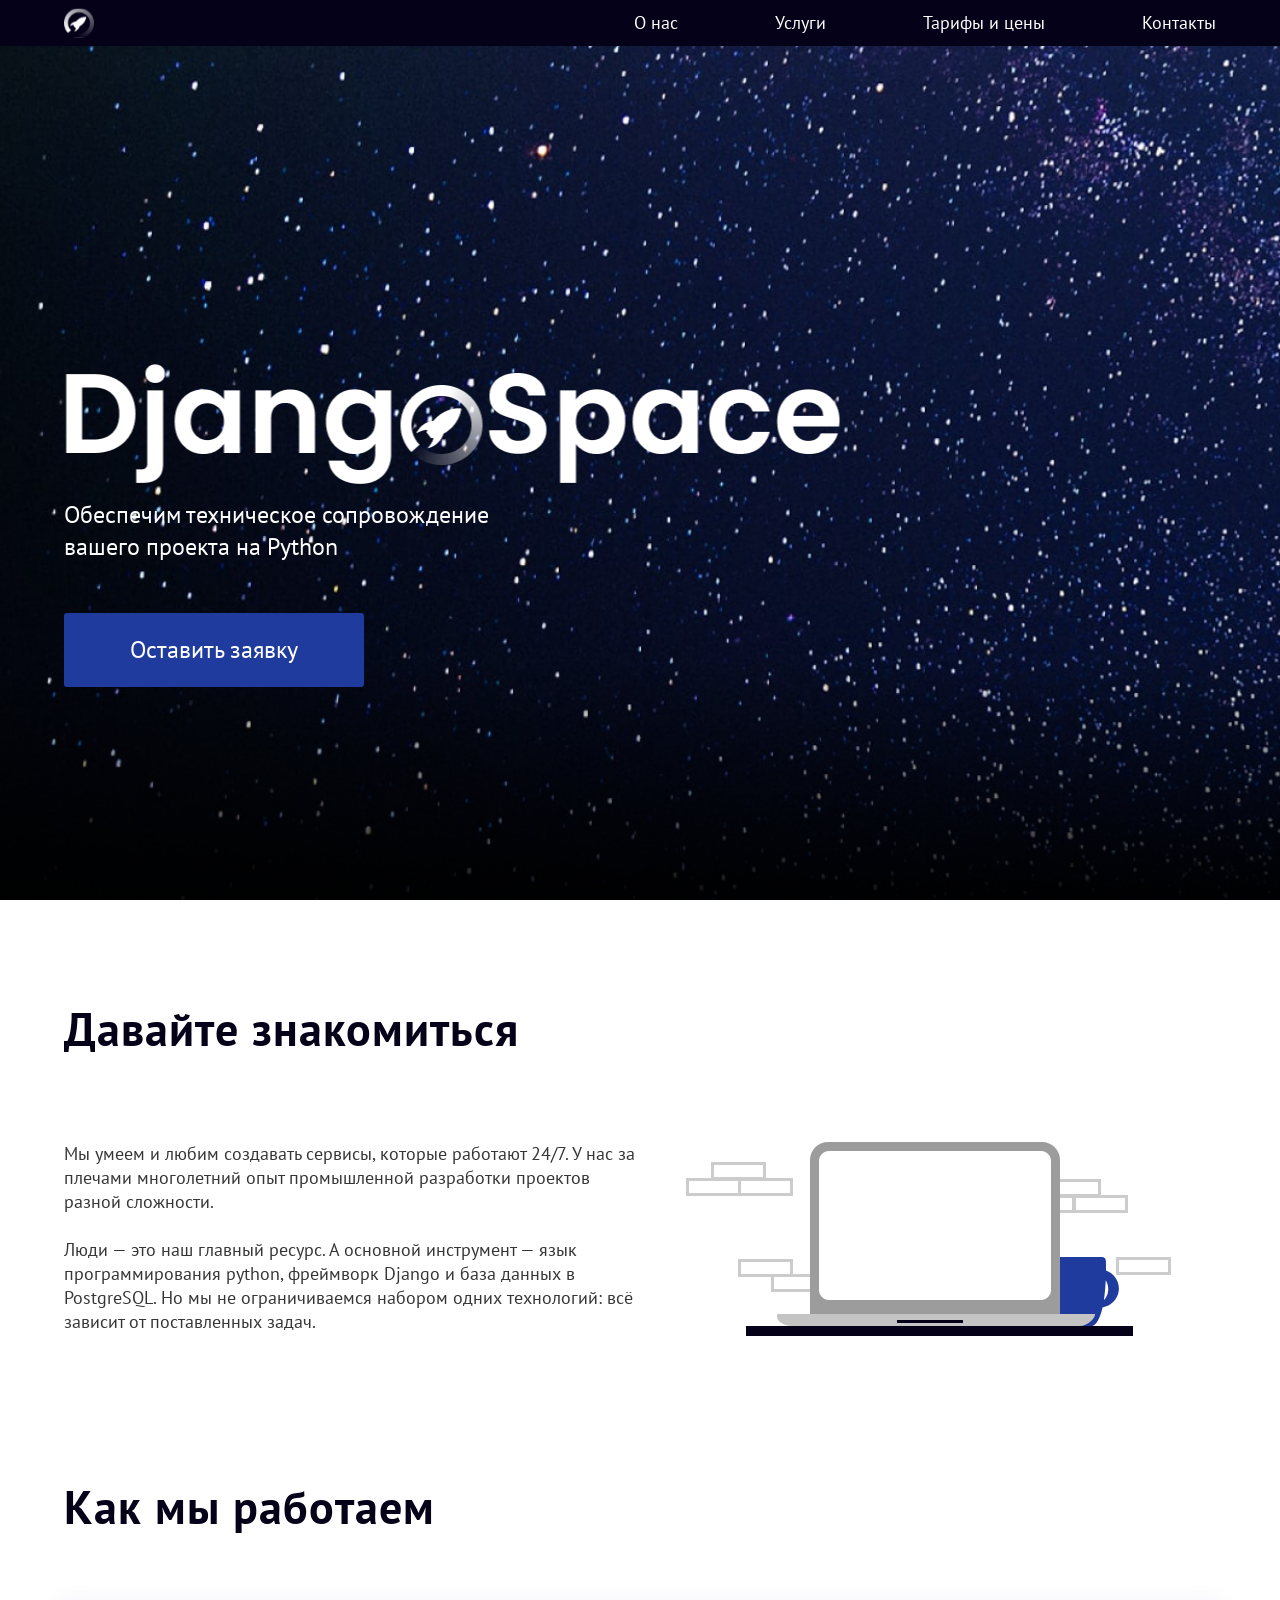
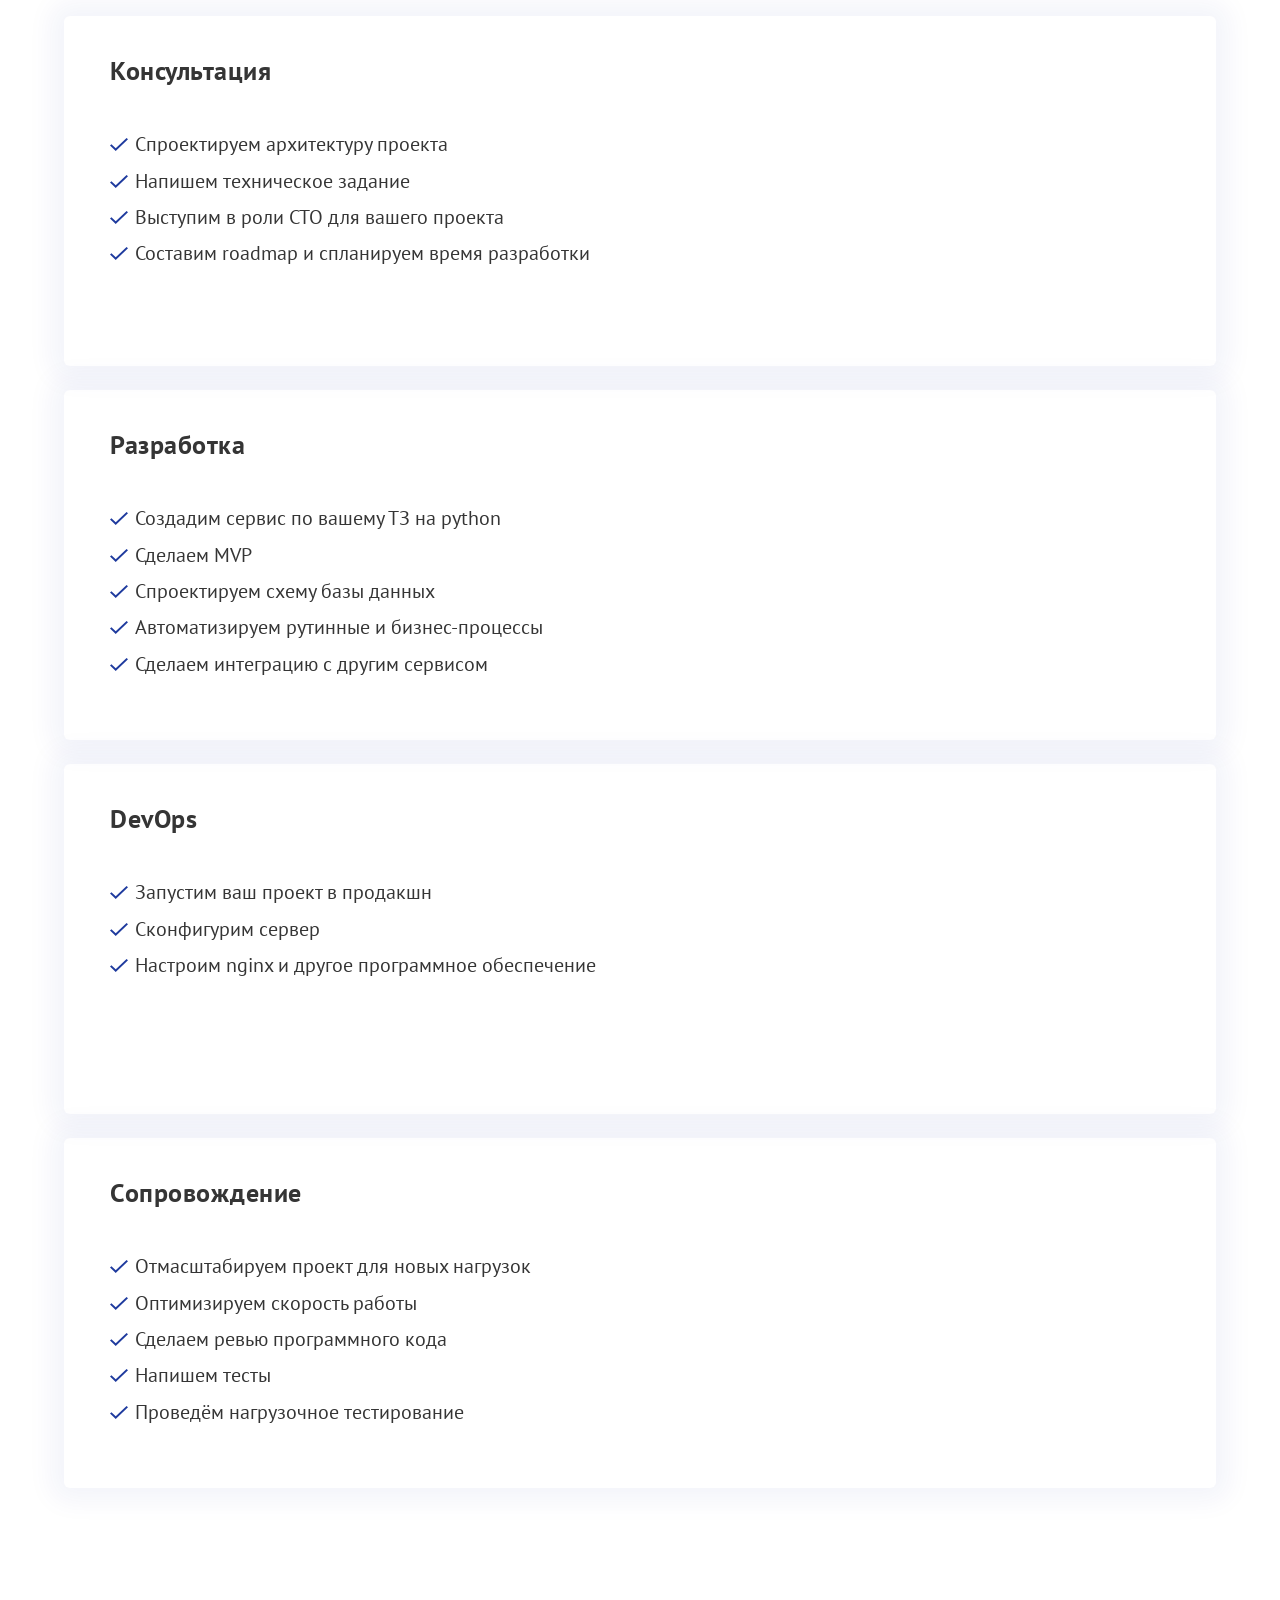
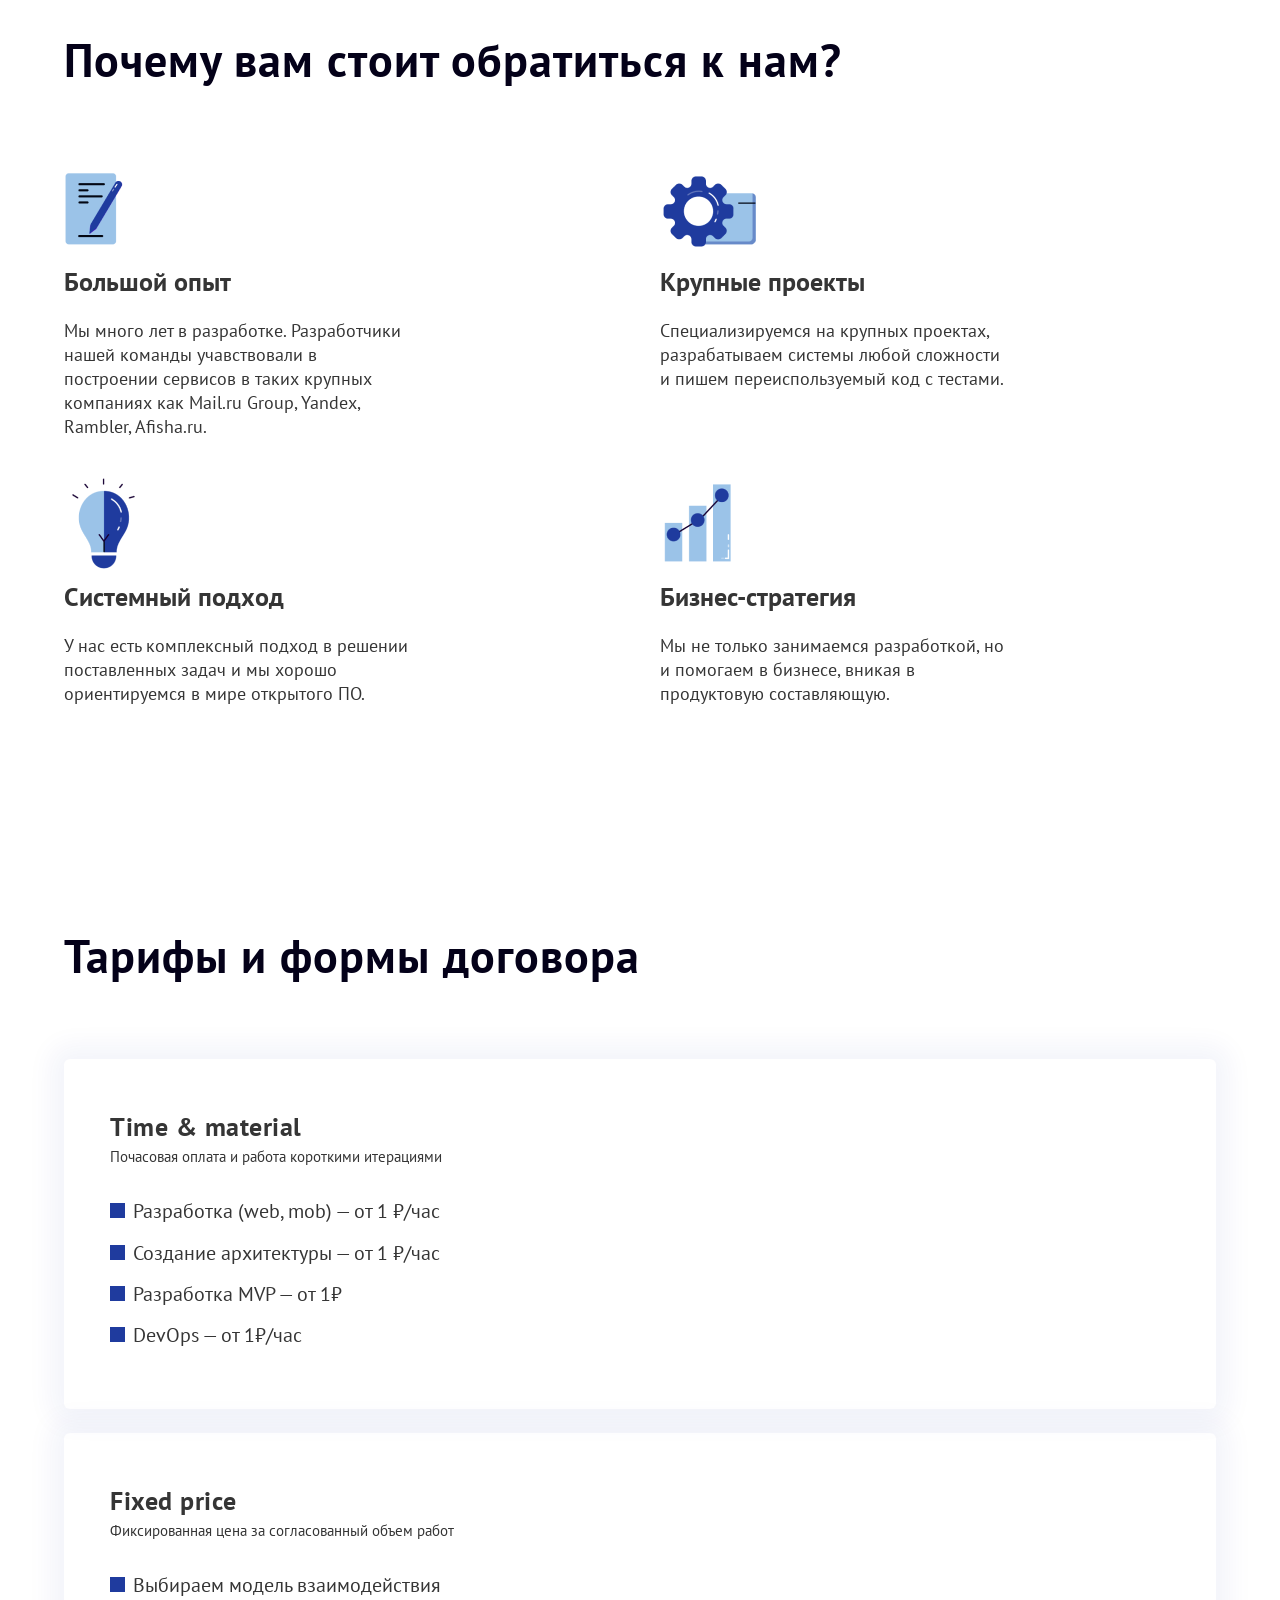
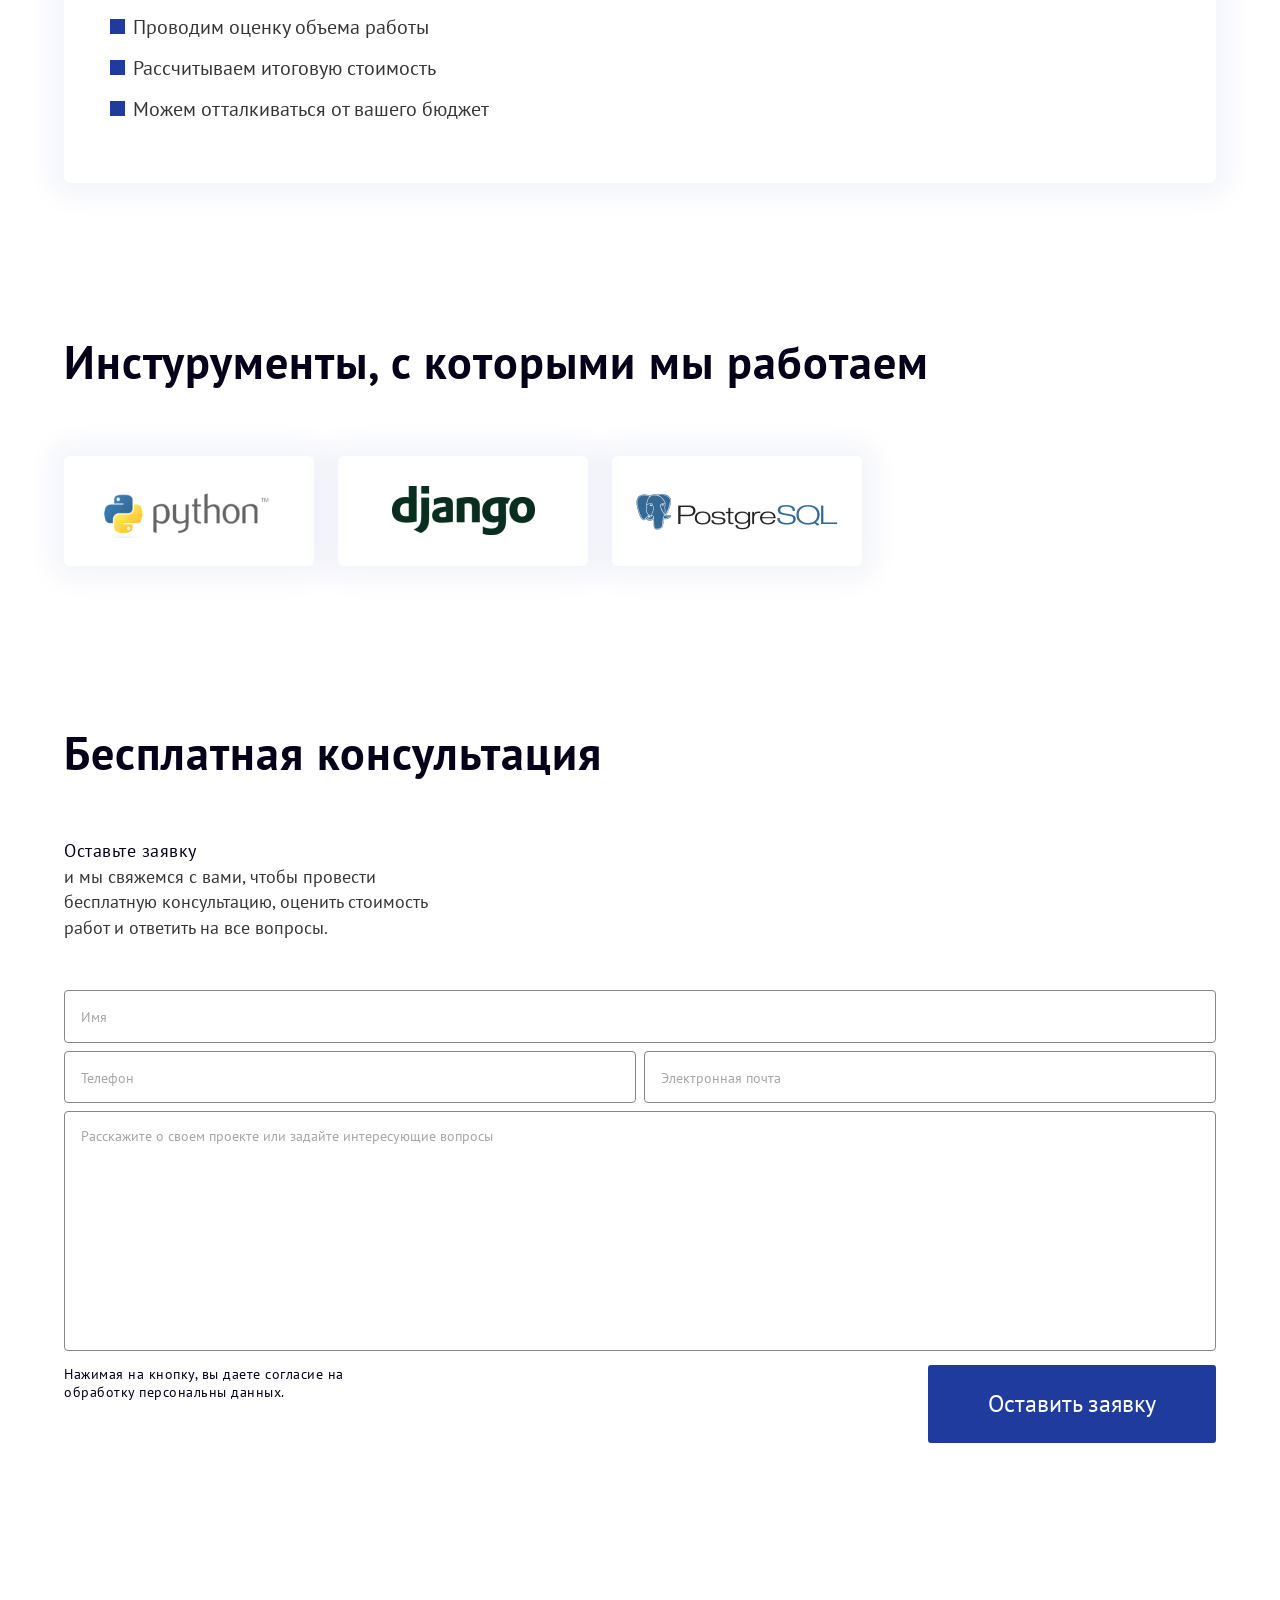
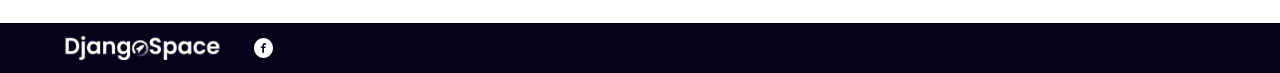
==== index.html @ 6ba0204d "name fix" ====
<!doctype html>
<html lang="en">
<head>
  <meta charset="UTF-8">
  <meta name="viewport"
        content="width=device-width, user-scalable=no, initial-scale=1.0, maximum-scale=1.0, minimum-scale=1.0">
  <meta http-equiv="X-UA-Compatible" content="ie=edge">
  <title>Document</title>
  <link rel="stylesheet" href="css/main.css">
</head>

<body>
<header class="header" id="header">
  <div class="header__container container">
    <a class="header__logo" href="#">
      <img class="header__svg" src="./img/svg/logo.svg" alt="Логотип">
    </a>
    <div class="header__nav">
      <nav class="navigation">
        <ul class="navigation__list">
          <li class="navigation__item">
            <a href="#a_welcome" class="navigation__link">О нас</a>
          </li>
          <li class="navigation__item">
            <a href="#a_how" class="navigation__link">Услуги</a>
          </li>
          <li class="navigation__item">
            <a href="#a_tariffs" class="navigation__link">Тарифы и цены</a>
          </li>
          <li class="navigation__item">
            <a href="#a_consultation" class="navigation__link">Контакты</a>
          </li>
        </ul>
      </nav>
    </div>
  </div>

</header>

<div class="hamburger">
  <div class="hamburger__icon">
    <span></span>
    <span></span>
    <span></span>
  </div>
  <nav class="hamburger__navigation">
    <ul class="hamburger__list">
      <li class="hamburger__item">
        <a href="#a_welcome" class="hamburger__link">О нас</a>
      </li>
      <li class="hamburger__item">
        <a href="#a_how" class="hamburger__link">Услуги</a>
      </li>
      <li class="hamburger__item">
        <a href="#a_tariffs" class="hamburger__link">Тарифы и цены</a>
      </li>
      <li class="hamburger__item">
        <a href="#a_consultation" class="hamburger__link">Контакты</a>
      </li>
    </ul>
  </nav>
</div>

<main class="main">
  <article class="front">
    <div class="front-container container">
      <div class="front__logo">
        <img class="front__img" src="./img/svg/nameLogo.svg" alt="Стилизованное имя компании">
      </div>
      <h1>Обеспечим техническое сопровождение вашего проекта на Python</h1>
      <div class="front__btn-wrap">
        <div class="front__btn btn">Оставить заявку</div>
      </div>
    </div>
  </article>

  <article class="welcome" id="a_welcome">
    <div class="welcome-container container">
      <div class="welcome__title title">Давайте знакомиться</div>
      <div class="welcome__columns">
        <div class="welcome__columns-left">
          <p>
            Мы умеем и любим создавать сервисы, которые работают 24/7.
            У нас за плечами многолетний опыт промышленной разработки проектов разной сложности.
          </p>
          <p>
            Люди — это наш главный ресурс. А основной инструмент — язык программирования python, фреймворк Django и база
            данных
            в PostgreSQL. Но мы не ограничиваемся набором одних технологий:
            всё зависит от поставленных задач.
          </p>
        </div>
        <div class="welcome__columns-right">
          <picture>
            <source media="(min-width: 1020px)" srcset="./img/svg/notebook.svg">
            <img class="welcome__svg" src="" alt="Картинка секции">
          </picture>
        </div>
      </div>
    </div>
  </article>

  <article class="how" id="a_how">
    <div class="how-container container">
      <div class="how__title title">Как мы работаем</div>
      <ul class="how__unit-list">
        <li class="how__unit-item">
          <div class="how__unit-wrap">
            <h3>Консультация</h3>
            <ul class="how__list">
              <li class="how__item">Спроектируем архитектуру проекта</li>
              <li class="how__item">Напишем техническое задание</li>
              <li class="how__item">Выступим в роли CTO для вашего проекта</li>
              <li class="how__item">Составим roadmap и спланируем время разработки</li>
            </ul>
          </div>
        </li>
        <li class="how__unit-item">
          <div class="how__unit-wrap">
            <h3>Разработка</h3>
            <ul class="how__list">
              <li class="how__item">Создадим сервис по вашему ТЗ на python</li>
              <li class="how__item">Сделаем MVP</li>
              <li class="how__item">Спроектируем схему базы данных</li>
              <li class="how__item">Автоматизируем рутинные и бизнес-процессы</li>
              <li class="how__item">Сделаем интеграцию с другим сервисом</li>
            </ul>
          </div>
        </li>
        <li class="how__unit-item">
          <div class="how__unit-wrap">
            <h3>DevOps</h3>
            <ul class="how__list">
              <li class="how__item">Запустим ваш проект в продакшн</li>
              <li class="how__item">Сконфигурим сервер</li>
              <li class="how__item">Настроим nginx и другое программное обеспечение</li>
            </ul>
          </div>
        </li>
        <li class="how__unit-item">
          <div class="how__unit-wrap">
            <h3>Сопровождение</h3>
            <ul class="how__list">
              <li class="how__item">Отмасштабируем проект для новых нагрузок</li>
              <li class="how__item">Оптимизируем скорость работы</li>
              <li class="how__item">Сделаем ревью программного кода</li>
              <li class="how__item">Напишем тесты</li>
              <li class="how__item">Проведём нагрузочное тестирование</li>
            </ul>
          </div>
        </li>
      </ul>
    </div>
  </article>

  <article class="why" id="a_why">
    <div class="why-container container">
      <div class="why__title title"></div>
      <ul class="why__list">
        <li class="why__item">
          <div class="why__logo">
            <img src="./img/icons/why1.png" alt="Описывающая картинка" class="why__img">
          </div>
          <h3>Большой опыт</h3>
          <p>Мы много лет в разработке.
            Разработчики нашей команды учавствовали в построении сервисов в таких крупных компаниях как Mail.ru Group,
            Yandex, Rambler, Afisha.ru.
          </p>
        </li>
        <li class="why__item">
          <div class="why__logo">
            <img src="./img/icons/why2.png" alt="Описывающая картинка" class="why__img">
          </div>
          <h3>Крупные проекты</h3>
          <p>Cпециализируемся
            на крупных проектах, разрабатываем системы любой сложности и пишем переиспользуемый
            код с тестами.</p>
        </li>
        <li class="why__item">
          <div class="why__logo">
            <img src="./img/icons/why3.png" alt="Описывающая картинка" class="why__img">
          </div>
          <h3>Системный подход</h3>
          <p>У нас есть комплексный подход в решении поставленных задач и мы хорошо ориентируемся
            в мире открытого ПО.</p>
        </li>
        <li class="why__item">
          <div class="why__logo">
            <img src="./img/icons/why4.png" alt="Описывающая картинка" class="why__img">
          </div>
          <h3>Бизнес-стратегия</h3>
          <p>Мы не только занимаемся разработкой, но и помогаем
            в бизнесе, вникая
            в продуктовую составляющую.</p>
        </li>
      </ul>
    </div>
  </article>

  <article class="tariffs" id="a_tariffs">
    <div class="tariffs-container container">
      <div class="tariffs__title title">Тарифы и формы договора</div>
      <ul class="tariffs__unit-list">
        <li class="tariffs__unit-item">
          <div class="tariffs__unit-wrap">
            <h3>Time & material</h3>
            <p>Почасовая оплата и работа короткими итерациями</p>
            <ul class="tariffs__list">
              <li class="tariffs__item">Разработка (web, mob) — от 1 ₽/час</li>
              <li class="tariffs__item">Создание архитектуры — от 1 ₽/час</li>
              <li class="tariffs__item">Разработка MVP — от 1₽</li>
              <li class="tariffs__item">DevOps — от 1₽/час</li>
            </ul>
          </div>
        </li>
        <li class="tariffs__unit-item">
          <div class="tariffs__unit-wrap">
            <h3>Fixed price</h3>
            <p>Фиксированная цена за согласованный объем работ</p>
            <ul class="tariffs__list">
              <li class="tariffs__item">Выбираем модель взаимодействия</li>
              <li class="tariffs__item">Проводим оценку объема работы</li>
              <li class="tariffs__item">Рассчитываем итоговую стоимость</li>
              <li class="tariffs__item">Можем отталкиваться от вашего бюджет</li>
            </ul>
          </div>
        </li>
      </ul>
    </div>
  </article>

  <article class="tools">
    <div class="tools-container container">
      <div class="tools__title title">Инстурументы, с которыми мы работаем</div>
      <ul class="tools__list">
        <li class="tools__item">
          <img src="./img/svg/python.svg" alt="Описывающая картинка" class="tools__img">
        </li>
        <li class="tools__item">
          <img src="./img/icons/django.png" alt="Описывающая картинка" class="tools__img">
        </li>
        <li class="tools__item">
          <img src="./img/icons/kisspng.png" alt="Описывающая картинка" class="tools__img">
        </li>
      </ul>
    </div>
  </article>

  <article class="consultation" id="a_consultation">
    <div class="consultation-container container">
      <div class="consultation__title title">Бесплатная консультация</div>
      <div class="consultation__columns">
        <div class="consultation__left">
          <form action="#" class="form">
            <div class="form__row">
              <div class="form__wrap">
                <input type="text" class="form__input _req _name" placeholder="Имя" name="name">
                <div class="form__decorate"></div>
              </div>
            </div>
            <div class="form__row">
              <div class="form__wrap">
                <input type="text" class="form__input _req _tel" placeholder="Телефон" name="tel">
                <div class="form__decorate"></div>
              </div>
              <div class="form__wrap">
                <input type="text" class="form__input _req _email" placeholder="Электронная почта" name="email">
                <div class="form__decorate"></div>
              </div>
            </div>
            <div class="form__row">
              <div class="form__wrap">
                <textarea class="form__input _req _text form__input--textarea"
                          placeholder="Расскажите о своем проекте или задайте интересующие вопросы"
                          name="text"></textarea>
                <div class="form__decorate"></div>
              </div>
            </div>
            <div class="form__row">
              <h3>Нажимая на кнопку, вы даете согласие на обработку персональны данных.</h3>
              <button class="form__btn btn" type="submit">Оставить заявку</button>
            </div>
          </form>
        </div>
        <div class="consultation__right">
          <h3>Оставьте заявку </h3>
          <p>и мы свяжемся с вами, чтобы провести бесплатную консультацию,
            оценить стоимость работ и ответить
            на все вопросы.</p>
        </div>
      </div>
    </div>
  </article>
</main>

<footer class="footer">
  <div class="footer__container container">
    <a class="footer__name" href="#">
      <img class="footer__svg" src="./img/svg/nameLogo.svg" alt="Стилизованное имя компании">
    </a>
    <a class="footer__facebook" href="#">
      <img class="footer__svg" src="./img/svg/book.svg" alt="Лого Facebook">
    </a>
  </div>
</footer>

<div class="popup">
  <form action="#" class="popup__form">
    <div class="popup__wrap">
      <div class="popup__row">
        <img class="popup__svg" src="./img/svg/nameLogo.svg" alt="Стилизованное имя компании">
      </div>
      <div class="popup__row">
        <div class="popup__title">Оставте ваш номер телефона <br>и мы свяжемся с вами</div>
      </div>
      <div class="popup__row">
        <input type="text" class="popup__input _name" placeholder="Имя" name="name">
      </div>
      <div class="popup__row">
        <input type="text" class="popup__input _tel" placeholder="Телефон(обязательно)" name="tel">
      </div>
      <div class="popup__row">
        <button class="popup__btn btn" type="submit">Отправить</button>
      </div>
    </div>
    <div class="popup__close"></div>
  </form>
</div>

<div class="popupAnswer">
  <div class="popupAnswer__wrap">
    <div class="popupAnswer__title"></div>
  </div>
</div>

<script src="libs/jquery-3.6.0.min.js"></script>
<script src="libs/jquery.maskedinput.min.js"></script>
<script src="index.js"></script>

</body>
</html>
---- css/main.css ----
/*! normalize.css v8.0.1 | MIT License | github.com/necolas/normalize.css */
/* Document
   ========================================================================== */
/**
 * 1. Correct the line height in all browsers.
 * 2. Prevent adjustments of font size after orientation changes in iOS.
 */
@import url("https://fonts.googleapis.com/css2?family=Open+Sans:wght@400;600&display=swap");
@import url("https://fonts.googleapis.com/css2?family=PT+Sans:wght@400;700&display=swap");
html {
  line-height: 1.15;
  /* 1 */
  -webkit-text-size-adjust: 100%;
  /* 2 */ }

/* Sections
     ========================================================================== */
/**
   * Remove the margin in all browsers.
   */
body {
  margin: 0; }

/**
   * Render the `main` element consistently in IE.
   */
main {
  display: block; }

/**
   * Correct the font size and margin on `h1` elements within `section` and
   * `article` contexts in Chrome, Firefox, and Safari.
   */
h1 {
  font-size: 2em;
  margin: 0.67em 0; }

/* Grouping content
     ========================================================================== */
/**
   * 1. Add the correct box sizing in Firefox.
   * 2. Show the overflow in Edge and IE.
   */
hr {
  -webkit-box-sizing: content-box;
  box-sizing: content-box;
  /* 1 */
  height: 0;
  /* 1 */
  overflow: visible;
  /* 2 */ }

/**
   * 1. Correct the inheritance and scaling of font size in all browsers.
   * 2. Correct the odd `em` font sizing in all browsers.
   */
pre {
  font-family: monospace, monospace;
  /* 1 */
  font-size: 1em;
  /* 2 */ }

/* Text-level semantics
     ========================================================================== */
/**
   * Remove the gray background on active links in IE 10.
   */
a {
  background-color: transparent; }

/**
   * 1. Remove the bottom border in Chrome 57-
   * 2. Add the correct text decoration in Chrome, Edge, IE, Opera, and Safari.
   */
abbr[title] {
  border-bottom: none;
  /* 1 */
  text-decoration: underline;
  /* 2 */
  -webkit-text-decoration: underline dotted;
  text-decoration: underline dotted;
  /* 2 */ }

/**
   * Add the correct font weight in Chrome, Edge, and Safari.
   */
b,
strong {
  font-weight: bolder; }

/**
   * 1. Correct the inheritance and scaling of font size in all browsers.
   * 2. Correct the odd `em` font sizing in all browsers.
   */
code,
kbd,
samp {
  font-family: monospace, monospace;
  /* 1 */
  font-size: 1em;
  /* 2 */ }

/**
   * Add the correct font size in all browsers.
   */
small {
  font-size: 80%; }

/**
   * Prevent `sub` and `sup` elements from affecting the line height in
   * all browsers.
   */
sub,
sup {
  font-size: 75%;
  line-height: 0;
  position: relative;
  vertical-align: baseline; }

sub {
  bottom: -0.25em; }

sup {
  top: -0.5em; }

/* Embedded content
     ========================================================================== */
/**
   * Remove the border on images inside links in IE 10.
   */
img {
  border-style: none; }

/* Forms
     ========================================================================== */
/**
   * 1. Change the font styles in all browsers.
   * 2. Remove the margin in Firefox and Safari.
   */
button,
input,
optgroup,
select,
textarea {
  font-family: inherit;
  /* 1 */
  font-size: 100%;
  /* 1 */
  line-height: 1.15;
  /* 1 */
  margin: 0;
  /* 2 */ }

/**
   * Show the overflow in IE.
   * 1. Show the overflow in Edge.
   */
button,
input {
  /* 1 */
  overflow: visible; }

/**
   * Remove the inheritance of text transform in Edge, Firefox, and IE.
   * 1. Remove the inheritance of text transform in Firefox.
   */
button,
select {
  /* 1 */
  text-transform: none; }

/**
   * Correct the inability to style clickable types in iOS and Safari.
   */
button,
[type="button"],
[type="reset"],
[type="submit"] {
  -webkit-appearance: button; }

/**
   * Remove the inner border and padding in Firefox.
   */
button::-moz-focus-inner,
[type="button"]::-moz-focus-inner,
[type="reset"]::-moz-focus-inner,
[type="submit"]::-moz-focus-inner {
  border-style: none;
  padding: 0; }

/**
   * Restore the focus styles unset by the previous rule.
   */
button:-moz-focusring,
[type="button"]:-moz-focusring,
[type="reset"]:-moz-focusring,
[type="submit"]:-moz-focusring {
  outline: 1px dotted ButtonText; }

/**
   * Correct the padding in Firefox.
   */
fieldset {
  padding: 0.35em 0.75em 0.625em; }

/**
   * 1. Correct the text wrapping in Edge and IE.
   * 2. Correct the color inheritance from `fieldset` elements in IE.
   * 3. Remove the padding so developers are not caught out when they zero out
   *    `fieldset` elements in all browsers.
   */
legend {
  -webkit-box-sizing: border-box;
  box-sizing: border-box;
  /* 1 */
  color: inherit;
  /* 2 */
  display: table;
  /* 1 */
  max-width: 100%;
  /* 1 */
  padding: 0;
  /* 3 */
  white-space: normal;
  /* 1 */ }

/**
   * Add the correct vertical alignment in Chrome, Firefox, and Opera.
   */
progress {
  vertical-align: baseline; }

/**
   * Remove the default vertical scrollbar in IE 10+.
   */
textarea {
  overflow: auto; }

/**
   * 1. Add the correct box sizing in IE 10.
   * 2. Remove the padding in IE 10.
   */
[type="checkbox"],
[type="radio"] {
  -webkit-box-sizing: border-box;
  box-sizing: border-box;
  /* 1 */
  padding: 0;
  /* 2 */ }

/**
   * Correct the cursor style of increment and decrement buttons in Chrome.
   */
[type="number"]::-webkit-inner-spin-button,
[type="number"]::-webkit-outer-spin-button {
  height: auto; }

/**
   * 1. Correct the odd appearance in Chrome and Safari.
   * 2. Correct the outline style in Safari.
   */
[type="search"] {
  -webkit-appearance: textfield;
  /* 1 */
  outline-offset: -2px;
  /* 2 */ }

/**
   * Remove the inner padding in Chrome and Safari on macOS.
   */
[type="search"]::-webkit-search-decoration {
  -webkit-appearance: none; }

/**
   * 1. Correct the inability to style clickable types in iOS and Safari.
   * 2. Change font properties to `inherit` in Safari.
   */
::-webkit-file-upload-button {
  -webkit-appearance: button;
  /* 1 */
  font: inherit;
  /* 2 */ }

/* Interactive
     ========================================================================== */
/*
   * Add the correct display in Edge, IE 10+, and Firefox.
   */
details {
  display: block; }

/*
   * Add the correct display in all browsers.
   */
summary {
  display: list-item; }

/* Misc
     ========================================================================== */
/**
   * Add the correct display in IE 10+.
   */
template {
  display: none; }

/**
   * Add the correct display in IE 10.
   */
[hidden] {
  display: none; }

* {
  font-family: 'PT Sans', sans-serif; }

html {
  font-size: 16px; }

body,
html {
  height: 100%;
  position: relative; }

body {
  line-height: 1.42;
  color: black;
  -webkit-font-smoothing: antialiased;
  -moz-osx-font-smoothing: grayscale; }

h1,
h2,
h3,
h4,
h5,
h6,
p {
  margin: 0;
  font-weight: normal; }

table {
  border-collapse: collapse;
  border-spacing: 0; }

ul {
  margin: 0;
  padding: 0; }
  ul li {
    list-style: none; }

a {
  text-decoration: none; }

p {
  padding: 0;
  margin: 0; }

* {
  -webkit-box-sizing: border-box;
  box-sizing: border-box; }

address {
  font-style: normal; }

button {
  border: none;
  background: transparent;
  cursor: pointer; }

.container {
  margin: 0 auto;
  max-width: 1240px;
  width: 90%; }
  @media screen and (max-width: 768px) {
    .container {
      max-width: 600px; } }
  @media screen and (max-width: 320px) {
    .container {
      max-width: 280px; } }

.title {
  font-style: normal;
  font-weight: bold;
  font-size: 2.875rem;
  color: #040119;
  margin-bottom: 5rem;
  letter-spacing: 0.0625rem; }
  @media screen and (max-width: 768px) {
    .title {
      font-size: 2.5rem;
      line-height: 2.375rem; } }
  @media screen and (max-width: 480px) {
    .title {
      font-size: 1.875rem;
      line-height: 2.125rem;
      letter-spacing: 0.03125rem; } }
  @media screen and (max-width: 320px) {
    .title {
      font-size: 1.625rem;
      line-height: 1.75rem; } }

.btn {
  white-space: nowrap;
  color: #FFF;
  font-weight: normal;
  display: block;
  background-color: #1F3B9E;
  border-radius: 0.1875rem;
  -webkit-transition: .5s;
  -o-transition: .5s;
  transition: .5s;
  font-size: 1.5rem;
  padding: 1.25rem 4.125rem; }
  @media screen and (max-width: 768px) {
    .btn {
      font-size: 0.875rem;
      padding: 0.875rem 1.875rem; } }
  @media screen and (max-width: 480px) {
    .btn {
      font-size: 1.125rem;
      width: 100%;
      text-align: center; } }
  .btn:hover {
    background-color: #254CD4;
    -webkit-box-shadow: 0 0 13px 5px rgba(109, 22, 223, 0.25);
    box-shadow: 0 0 13px 5px rgba(109, 22, 223, 0.25); }

.header {
  background-color: #040119;
  position: fixed;
  z-index: 50;
  top: 0;
  width: 100%; }
  @media screen and (max-width: 480px) {
    .header {
      display: none; } }

.header__container {
  display: -webkit-box;
  display: -ms-flexbox;
  display: flex;
  -webkit-box-pack: justify;
  -ms-flex-pack: justify;
  justify-content: space-between;
  -webkit-box-align: center;
  -ms-flex-align: center;
  align-items: center; }

.header__nav {
  padding: 0.625rem 0; }
  @media screen and (max-width: 768px) {
    .header__nav {
      padding: 0.375rem 0; } }

.header__logo {
  cursor: pointer;
  display: -webkit-box;
  display: -ms-flexbox;
  display: flex;
  -webkit-box-pack: center;
  -ms-flex-pack: center;
  justify-content: center;
  -webkit-box-align: center;
  -ms-flex-align: center;
  align-items: center;
  width: 1.875rem;
  height: 1.875rem; }
  @media screen and (max-width: 768px) {
    .header__logo {
      width: 0.9375rem;
      height: 0.9375rem; } }

.header__svg {
  width: 100%;
  height: 100%; }

.navigation__link {
  color: #FFF;
  font-weight: normal;
  font-size: 1.125rem; }
  @media screen and (max-width: 768px) {
    .navigation__link {
      font-size: 0.75rem; } }

.navigation__list {
  display: -webkit-box;
  display: -ms-flexbox;
  display: flex; }

.navigation__item {
  margin-right: 6.0625rem;
  position: relative; }
  @media screen and (max-width: 768px) {
    .navigation__item {
      margin-right: 2.3125rem; } }
  .navigation__item:after {
    content: '';
    display: block;
    position: absolute;
    left: 0;
    width: 0;
    height: 0.125rem;
    background-color: #FFF;
    -webkit-transition: width .3s ease-out;
    -o-transition: width .3s ease-out;
    transition: width .3s ease-out; }
  .navigation__item:hover:after {
    width: 100%; }

.navigation__item:last-child {
  margin-right: 0; }

.front {
  display: -webkit-box;
  display: -ms-flexbox;
  display: flex;
  -webkit-box-align: center;
  -ms-flex-align: center;
  align-items: center;
  min-height: 100vh;
  background-image: url("../img/bg/back-main.png");
  background-size: cover;
  background-repeat: no-repeat;
  margin-bottom: 6.0625rem; }
  @media screen and (max-width: 480px) {
    .front {
      margin-bottom: 3.4375rem; } }
  .front h1 {
    font-weight: normal;
    color: #FFF;
    margin-bottom: 3.125rem;
    font-size: 1.5rem;
    line-height: 2rem;
    max-width: 31.25rem; }
    @media screen and (max-width: 768px) {
      .front h1 {
        font-size: 1.125rem;
        line-height: 1.25rem;
        max-width: 21.875rem;
        margin-bottom: 1.875rem; } }
    @media screen and (max-width: 480px) {
      .front h1 {
        margin-bottom: 2.5rem;
        margin-left: 0.625rem; } }
    @media screen and (max-width: 320px) {
      .front h1 {
        font-size: 1rem;
        max-width: 12.5rem; } }

.front__btn-wrap {
  display: -webkit-box;
  display: -ms-flexbox;
  display: flex; }

.front__logo {
  margin-bottom: 0.625rem;
  margin-left: -0.5%;
  max-width: 49.375rem; }
  @media screen and (max-width: 1024px) {
    .front__logo {
      max-width: 37.5rem; } }
  @media screen and (max-width: 768px) {
    .front__logo {
      max-width: 25rem;
      margin-bottom: 1.5625rem; } }
  @media screen and (max-width: 480px) {
    .front__logo {
      margin-bottom: 3.5625rem;
      margin-left: 0.625rem; } }
  @media screen and (max-width: 320px) {
    .front__logo {
      max-width: 260px; } }

.front__img {
  width: 100%; }

.front-container {
  margin-top: 9.0625rem; }
  @media screen and (max-width: 768px) {
    .front-container {
      margin-top: 0.625rem; } }

.front__btn {
  cursor: pointer; }
  @media screen and (max-width: 480px) {
    .front__btn {
      padding: 0.625rem 0; } }

.welcome {
  margin-bottom: 8.3125rem; }
  @media screen and (max-width: 768px) {
    .welcome {
      margin-bottom: 5.8125rem; } }
  @media screen and (max-width: 480px) {
    .welcome {
      margin-bottom: 2rem; } }

.welcome__columns {
  display: -webkit-box;
  display: -ms-flexbox;
  display: flex;
  -webkit-box-orient: horizontal;
  -webkit-box-direction: normal;
  -ms-flex-direction: row;
  flex-direction: row;
  -webkit-box-pack: justify;
  -ms-flex-pack: justify;
  justify-content: space-between; }

.welcome__columns-left {
  color: #353535;
  font-weight: normal;
  font-size: 1.125rem;
  line-height: 1.5rem;
  -webkit-box-flex: 1;
  -ms-flex: 1;
  flex: 1; }
  @media screen and (max-width: 1024px) {
    .welcome__columns-left {
      max-width: 43.75rem; } }
  @media screen and (max-width: 768px) {
    .welcome__columns-left {
      font-size: 1rem;
      max-width: 500px; } }
  @media screen and (max-width: 320px) {
    .welcome__columns-left {
      font-size: 0.875rem;
      line-height: 1.125rem;
      max-width: 100%; } }
  .welcome__columns-left p:first-child {
    margin-bottom: 1.5rem; }
    @media screen and (max-width: 480px) {
      .welcome__columns-left p:first-child {
        margin-bottom: 1.125rem; } }

.welcome__columns-right {
  -webkit-box-flex: 1;
  -ms-flex: 1;
  flex: 1;
  display: -webkit-box;
  display: -ms-flexbox;
  display: flex;
  -webkit-box-align: center;
  -ms-flex-align: center;
  align-items: center;
  -webkit-box-pack: center;
  -ms-flex-pack: center;
  justify-content: center; }
  @media screen and (max-width: 1024px) {
    .welcome__columns-right {
      display: none; } }

.welcome__title {
  margin-bottom: 5rem; }
  @media screen and (max-width: 768px) {
    .welcome__title {
      margin-bottom: 2.5rem; } }
  @media screen and (max-width: 480px) {
    .welcome__title {
      margin-bottom: 1.75rem; } }

.how {
  margin-bottom: 8.75rem; }
  @media screen and (max-width: 768px) {
    .how {
      margin-bottom: 5.625rem; } }
  @media screen and (max-width: 480px) {
    .how {
      margin-bottom: 3.125rem; } }

.how__title {
  margin-bottom: 4.75rem; }
  @media screen and (max-width: 768px) {
    .how__title {
      margin-bottom: 2.5rem; } }
  @media screen and (max-width: 480px) {
    .how__title {
      margin-bottom: 2rem; } }

.how__unit-item {
  max-width: 37.5rem;
  min-height: 21.875rem;
  -webkit-box-shadow: 0 0 27px 13px rgba(0, 34, 155, 0.05);
  box-shadow: 0 0 27px 13px rgba(0, 34, 155, 0.05);
  border-radius: 0.375rem;
  -webkit-transition: .5s ease;
  -o-transition: .5s ease;
  transition: .5s ease; }
  @media screen and (max-width: 1280px) {
    .how__unit-item {
      max-width: 100%; } }
  @media screen and (max-width: 480px) {
    .how__unit-item {
      -webkit-box-shadow: none;
      box-shadow: none;
      min-height: 0; } }
  .how__unit-item:hover {
    -webkit-box-shadow: 0 0 27px 13px rgba(0, 34, 155, 0.15);
    box-shadow: 0 0 27px 13px rgba(0, 34, 155, 0.15); }
    @media screen and (max-width: 480px) {
      .how__unit-item:hover {
        -webkit-box-shadow: none;
        box-shadow: none; } }
  .how__unit-item h3 {
    font-weight: bold;
    font-size: 1.625rem;
    margin-bottom: 2.5rem;
    color: #353535;
    letter-spacing: 0.03125rem; }
    @media screen and (max-width: 480px) {
      .how__unit-item h3 {
        font-size: 1.125rem;
        margin-bottom: 0.625rem; } }

.how__item {
  font-weight: normal;
  font-size: 1.25rem;
  color: #353535;
  padding-left: 1.5625rem;
  position: relative; }
  @media screen and (max-width: 480px) {
    .how__item {
      font-size: 0.875rem;
      line-height: 18px; } }
  .how__item:before {
    content: url("../img/svg/vector.svg");
    position: absolute;
    left: 0; }
    @media screen and (max-width: 480px) {
      .how__item:before {
        -webkit-transform: scale(0.8);
        -ms-transform: scale(0.8);
        transform: scale(0.8); } }
  .how__item + .how__item {
    margin-top: 0.5rem; }

.how__unit-wrap {
  padding: 2.3125rem 2.875rem; }
  @media screen and (max-width: 480px) {
    .how__unit-wrap {
      padding: 0; } }

.how__unit-list {
  display: -ms-grid;
  display: grid;
  -ms-grid-columns: 1fr 1fr;
  grid-template-columns: 1fr 1fr;
  gap: 1.5rem; }
  @media screen and (max-width: 1280px) {
    .how__unit-list {
      -ms-grid-columns: 1fr;
      grid-template-columns: 1fr; } }
  @media screen and (max-width: 768px) {
    .how__unit-list {
      gap: 2.0625rem; } }

.why {
  margin-bottom: 8.75rem; }
  @media screen and (max-width: 768px) {
    .why {
      margin-bottom: 3.4375rem; } }
  @media screen and (max-width: 480px) {
    .why {
      margin-bottom: 0.75rem; } }

.why__title {
  margin-bottom: 3.75rem; }
  @media screen and (max-width: 768px) {
    .why__title {
      margin-bottom: 1.875rem; } }
  @media screen and (max-width: 480px) {
    .why__title {
      margin-bottom: 1.125rem; } }

.why__item {
  -webkit-box-flex: 1;
  -ms-flex: 1;
  flex: 1;
  display: -ms-grid;
  display: grid;
  -ms-grid-rows: 6.875rem 3.4375rem 9.375rem;
  grid-template-rows: 6.875rem 3.4375rem 9.375rem;
  color: #353535; }
  @media screen and (max-width: 480px) {
    .why__item:nth-child(1) .why__logo {
      width: 2.5rem; } }
  @media screen and (max-width: 480px) {
    .why__item:nth-child(2) .why__logo {
      width: 4.0625rem; } }
  @media screen and (max-width: 480px) {
    .why__item:nth-child(3) .why__logo {
      width: 3.4375rem; } }
  @media screen and (max-width: 480px) {
    .why__item:nth-child(4) .why__logo {
      width: 3.4375rem; } }
  @media screen and (max-width: 768px) {
    .why__item {
      -ms-grid-rows: 6.875rem 3.75rem 11.25rem;
      grid-template-rows: 6.875rem 3.75rem 11.25rem; } }
  @media screen and (max-width: 600px) {
    .why__item {
      -ms-grid-rows: 6.25rem 3.125rem 6.25rem;
      grid-template-rows: 6.25rem 3.125rem 6.25rem; } }
  @media screen and (max-width: 480px) {
    .why__item {
      -ms-grid-rows: 4.375rem 2.0625rem 5.625rem;
      grid-template-rows: 4.375rem 2.0625rem 5.625rem; } }
  .why__item h3 {
    font-weight: bold;
    font-size: 1.625rem; }
    @media screen and (max-width: 480px) {
      .why__item h3 {
        font-size: 1.125rem; } }
  .why__item p {
    font-weight: normal;
    font-size: 1.125rem;
    line-height: 1.5rem;
    max-width: 15rem; }
    @media screen and (max-width: 1280px) {
      .why__item p {
        max-width: 21.875rem; } }
    @media screen and (max-width: 480px) {
      .why__item p {
        font-size: 0.875rem;
        line-height: 1.125rem; } }

.why__list {
  display: -ms-grid;
  display: grid;
  -webkit-column-gap: 2.5rem;
  column-gap: 2.5rem;
  -ms-grid-columns: 1fr 1fr 1fr 1fr;
  grid-template-columns: 1fr 1fr 1fr 1fr; }
  @media screen and (max-width: 1280px) {
    .why__list {
      -ms-grid-columns: 1fr 1fr;
      grid-template-columns: 1fr 1fr; } }
  @media screen and (max-width: 600px) {
    .why__list {
      -ms-grid-columns: 1fr;
      grid-template-columns: 1fr; } }
  @media screen and (max-width: 768px) {
    .why__list {
      -webkit-column-gap: 4.375rem;
      column-gap: 4.375rem; } }

.why__logo {
  display: -webkit-box;
  display: -ms-flexbox;
  display: flex;
  -webkit-box-align: center;
  -ms-flex-align: center;
  align-items: center; }
  @media screen and (max-width: 480px) {
    .why__logo img {
      width: 100%; } }

.tariffs {
  margin-bottom: 9.6875rem; }
  @media screen and (max-width: 768px) {
    .tariffs {
      margin-bottom: 5.625rem; } }
  @media screen and (max-width: 480px) {
    .tariffs {
      margin-bottom: 2.8125rem; } }

.tariffs__title {
  margin-bottom: 4.375rem; }
  @media screen and (max-width: 768px) {
    .tariffs__title {
      margin-bottom: 2.5rem; } }
  @media screen and (max-width: 480px) {
    .tariffs__title {
      margin-bottom: 1.4375rem; } }

.tariffs__unit-item {
  max-width: 37.5rem;
  min-height: 21.875rem;
  -webkit-box-shadow: 0 0 27px 13px rgba(0, 34, 155, 0.05);
  box-shadow: 0 0 27px 13px rgba(0, 34, 155, 0.05);
  border-radius: 0.375rem;
  color: #353535;
  -webkit-transition: .5s ease;
  -o-transition: .5s ease;
  transition: .5s ease; }
  @media screen and (max-width: 480px) {
    .tariffs__unit-item {
      -webkit-box-shadow: none;
      box-shadow: none;
      min-height: 0; } }
  @media screen and (max-width: 1280px) {
    .tariffs__unit-item {
      max-width: 100%; } }
  .tariffs__unit-item:hover {
    -webkit-box-shadow: 0 0 27px 13px rgba(0, 34, 155, 0.15);
    box-shadow: 0 0 27px 13px rgba(0, 34, 155, 0.15); }
    @media screen and (max-width: 480px) {
      .tariffs__unit-item:hover {
        -webkit-box-shadow: none;
        box-shadow: none; } }
  .tariffs__unit-item h3 {
    font-weight: bold;
    font-size: 1.625rem;
    letter-spacing: 0.03125rem; }
    @media screen and (max-width: 480px) {
      .tariffs__unit-item h3 {
        font-size: 1.125rem; } }
  .tariffs__unit-item p {
    font-weight: normal;
    font-size: 0.9375rem;
    margin-bottom: 1.875rem; }
    @media screen and (max-width: 480px) {
      .tariffs__unit-item p {
        line-height: 1.125rem;
        margin-bottom: 0.5625rem; } }

.tariffs__item {
  font-size: 1.25rem;
  color: #353535;
  position: relative;
  padding-left: 1.4375rem; }
  @media screen and (max-width: 480px) {
    .tariffs__item {
      font-size: 0.875rem;
      line-height: 18px; } }
  .tariffs__item:before {
    content: '';
    position: absolute;
    left: 0;
    top: 0.375rem;
    background-color: #1F3B9E;
    margin-right: 0.5rem;
    width: 0.9375rem;
    height: 0.9375rem;
    display: inline-block; }
    @media screen and (max-width: 480px) {
      .tariffs__item:before {
        width: 0.625rem;
        height: 0.625rem;
        top: 0.25rem; } }
  .tariffs__item + .tariffs__item {
    margin-top: 0.8125rem; }
    @media screen and (max-width: 480px) {
      .tariffs__item + .tariffs__item {
        margin-top: 0.375rem; } }

.tariffs__unit-wrap {
  padding: 3.125rem 2.875rem; }
  @media screen and (max-width: 480px) {
    .tariffs__unit-wrap {
      padding: 0; } }

.tariffs__unit-list {
  display: -ms-grid;
  display: grid;
  -ms-grid-columns: 1fr 1fr;
  grid-template-columns: 1fr 1fr;
  gap: 1.5rem; }
  @media screen and (max-width: 1280px) {
    .tariffs__unit-list {
      -ms-grid-columns: 1fr;
      grid-template-columns: 1fr; } }
  @media screen and (max-width: 768px) {
    .tariffs__unit-list {
      gap: 2.0625rem; } }
  @media screen and (max-width: 480px) {
    .tariffs__unit-list {
      gap: 1.625rem; } }

.tools {
  margin-bottom: 9.6875rem; }
  @media screen and (max-width: 768px) {
    .tools {
      margin-bottom: 6.25rem; } }
  @media screen and (max-width: 480px) {
    .tools {
      margin-bottom: 1.875rem; } }

.tools__item {
  display: -webkit-box;
  display: -ms-flexbox;
  display: flex;
  -webkit-box-align: center;
  -ms-flex-align: center;
  align-items: center;
  -webkit-box-pack: center;
  -ms-flex-pack: center;
  justify-content: center;
  width: 15.625rem;
  height: 6.875rem;
  -webkit-box-shadow: 0 0 27px 13px rgba(0, 34, 155, 0.05);
  box-shadow: 0 0 27px 13px rgba(0, 34, 155, 0.05);
  border-radius: 0.375rem;
  -webkit-transition: .5s ease;
  -o-transition: .5s ease;
  transition: .5s ease; }
  @media screen and (max-width: 1024px) {
    .tools__item {
      height: 5.3125rem; } }
  @media screen and (max-width: 768px) {
    .tools__item {
      height: 5rem; } }
  @media screen and (max-width: 480px) {
    .tools__item {
      height: 2rem; } }
  .tools__item:hover {
    -webkit-box-shadow: 0 0 27px 13px rgba(0, 34, 155, 0.15);
    box-shadow: 0 0 27px 13px rgba(0, 34, 155, 0.15); }
  .tools__item + .tools__item {
    margin-left: 1.5rem; }
    @media screen and (max-width: 1024px) {
      .tools__item + .tools__item {
        margin-left: 1.0625rem; } }
    @media screen and (max-width: 480px) {
      .tools__item + .tools__item {
        margin-left: 1.875rem; } }

.tools__title {
  margin-bottom: 4.375rem;
  line-height: 3rem; }
  @media screen and (max-width: 480px) {
    .tools__title {
      line-height: 1.75rem;
      margin-bottom: 1.875rem; } }

.tools__list {
  display: -webkit-box;
  display: -ms-flexbox;
  display: flex;
  -webkit-box-orient: horizontal;
  -webkit-box-direction: normal;
  -ms-flex-direction: row;
  flex-direction: row; }
  @media screen and (max-width: 1024px) {
    .tools__list {
      -webkit-box-pack: justify;
      -ms-flex-pack: justify;
      justify-content: space-between; } }

@media screen and (max-width: 1024px) {
  .tools__img {
    height: 2.5rem; } }

@media screen and (max-width: 768px) {
  .tools__img {
    height: 2.75rem; } }

@media screen and (max-width: 480px) {
  .tools__img {
    height: 0.9375rem; } }

.consultation {
  margin-bottom: 11.25rem; }
  @media screen and (max-width: 768px) {
    .consultation {
      margin-bottom: 4.375rem; } }
  @media screen and (max-width: 480px) {
    .consultation {
      margin-bottom: 2.5rem; } }

.consultation__title {
  margin-bottom: 3.25rem; }
  @media screen and (max-width: 768px) {
    .consultation__title {
      margin-bottom: 2.75rem; } }
  @media screen and (max-width: 480px) {
    .consultation__title {
      margin-bottom: 1.6875rem; } }

.consultation__columns {
  display: -webkit-box;
  display: -ms-flexbox;
  display: flex;
  -webkit-box-orient: horizontal;
  -webkit-box-direction: normal;
  -ms-flex-direction: row;
  flex-direction: row; }
  @media screen and (max-width: 1280px) {
    .consultation__columns {
      -webkit-box-orient: vertical;
      -webkit-box-direction: reverse;
      -ms-flex-direction: column-reverse;
      flex-direction: column-reverse; } }

.consultation__right {
  max-width: 23.125rem;
  margin-right: 2.8125rem; }
  @media screen and (max-width: 1280px) {
    .consultation__right {
      margin-bottom: 3.125rem; } }
  @media screen and (max-width: 768px) {
    .consultation__right {
      margin-bottom: 1.5625rem; } }

.consultation__left {
  -webkit-box-flex: 1;
  -ms-flex: 1;
  flex: 1; }
  @media screen and (max-width: 1280px) {
    .consultation__left {
      margin-right: 0; } }

.consultation {
  font-family: 'Open Sans', sans-serif;
  font-style: normal; }
  .consultation h3 {
    font-weight: 500;
    font-size: 1.9375rem;
    color: #040119;
    margin-bottom: 1.5rem;
    letter-spacing: 0.03125rem; }
    @media screen and (max-width: 1280px) {
      .consultation h3 {
        font-weight: 400;
        font-size: 1.125rem;
        margin-bottom: 0; } }
    @media screen and (max-width: 480px) {
      .consultation h3 {
        font-size: 0.875rem;
        line-height: 1.125rem; } }
  .consultation p {
    font-weight: normal;
    font-size: 1.125rem;
    color: #353535; }
    @media screen and (max-width: 480px) {
      .consultation p {
        font-size: 0.875rem;
        line-height: 1.125rem; } }

.form {
  max-width: 45rem; }
  @media screen and (max-width: 1280px) {
    .form {
      max-width: 100%; } }

.form__input {
  width: 100%;
  border: 1px solid #868686;
  border-radius: 0.25rem;
  padding: 1rem;
  outline: none;
  -webkit-transition: .2s;
  -o-transition: .2s;
  transition: .2s; }
  @media screen and (max-width: 768px) {
    .form__input {
      padding: 0.6875rem; } }
  .form__input::-webkit-input-placeholder {
    color: #A6A6A6;
    font-weight: normal;
    font-size: 0.875rem; }
  .form__input:-ms-input-placeholder {
    color: #A6A6A6;
    font-weight: normal;
    font-size: 0.875rem; }
  .form__input::-ms-input-placeholder {
    color: #A6A6A6;
    font-weight: normal;
    font-size: 0.875rem; }
  .form__input::placeholder {
    color: #A6A6A6;
    font-weight: normal;
    font-size: 0.875rem; }
    @media screen and (max-width: 480px) {
      .form__input::-webkit-input-placeholder {
        font-size: 0.75rem; }
      .form__input:-ms-input-placeholder {
        font-size: 0.75rem; }
      .form__input::-ms-input-placeholder {
        font-size: 0.75rem; }
      .form__input::placeholder {
        font-size: 0.75rem; } }
  .form__input:hover {
    border: 1px solid #718AE3; }
  .form__input:focus {
    border: 1px solid #1F3B9E; }

.form__row:nth-child(2) {
  display: -webkit-box;
  display: -ms-flexbox;
  display: flex;
  -webkit-box-orient: horizontal;
  -webkit-box-direction: normal;
  -ms-flex-direction: row;
  flex-direction: row; }

.form__row {
  margin-bottom: 0.5rem; }
  .form__row h3 {
    font-weight: normal;
    font-size: 0.875rem;
    max-width: 18.75rem;
    line-height: 1.125rem; }
    @media screen and (max-width: 480px) {
      .form__row h3 {
        font-size: 0.75rem;
        line-height: 0.875rem;
        margin-bottom: 0.9375rem; } }
  .form__row:last-child {
    display: -webkit-box;
    display: -ms-flexbox;
    display: flex;
    -webkit-box-orient: horizontal;
    -webkit-box-direction: normal;
    -ms-flex-direction: row;
    flex-direction: row;
    -webkit-box-pack: justify;
    -ms-flex-pack: justify;
    justify-content: space-between;
    margin-bottom: 0; }
    @media screen and (max-width: 480px) {
      .form__row:last-child {
        display: -webkit-box;
        display: -ms-flexbox;
        display: flex;
        -webkit-box-orient: vertical;
        -webkit-box-direction: normal;
        -ms-flex-direction: column;
        flex-direction: column; } }
  @media screen and (max-width: 480px) {
    .form__row:nth-child(2) {
      display: -webkit-box;
      display: -ms-flexbox;
      display: flex;
      -webkit-box-orient: vertical;
      -webkit-box-direction: normal;
      -ms-flex-direction: column;
      flex-direction: column; } }
  @media screen and (max-width: 768px) {
    .form__row:nth-child(3) {
      margin-bottom: 0; } }

.form__input--textarea {
  height: 15rem;
  resize: none; }
  @media screen and (max-width: 768px) {
    .form__input--textarea {
      height: 12.5rem; } }
  @media screen and (max-width: 480px) {
    .form__input--textarea {
      height: 7.5rem; } }

.form__btn {
  padding: 1.5625rem 3.75rem; }
  @media screen and (max-width: 768px) {
    .form__btn {
      padding: 0.9375rem 1.875rem; } }

.form__wrap {
  width: 100%;
  position: relative; }
  .form__wrap + .form__wrap {
    margin-left: 0.5rem; }
    @media screen and (max-width: 480px) {
      .form__wrap + .form__wrap {
        margin-left: 0;
        margin-top: 0.5rem; } }

.form__decorate._error:after {
  content: "\1F7AA";
  position: absolute;
  top: 50%;
  right: 1.25rem;
  font-size: 1.25rem;
  color: #FF6666;
  -webkit-transform: translateY(-50%);
  -ms-transform: translateY(-50%);
  transform: translateY(-50%); }

.form__input--textarea + .form__decorate._error:after {
  top: 1.875rem; }

.form__decorate._success:after {
  content: "L";
  position: absolute;
  top: 50%;
  right: 1.25rem;
  font-size: 1.25rem;
  color: #70B577;
  -webkit-transform: translateY(-50%) scale(-1, 1) rotate(-45deg);
  -ms-transform: translateY(-50%) scale(-1, 1) rotate(-45deg);
  transform: translateY(-50%) scale(-1, 1) rotate(-45deg); }

.form__input--textarea + .form__decorate._success:after {
  top: 1.5625rem; }

.form__input._success {
  border: 1px solid #70B577; }

.form__input._error {
  border: 1px solid #FF6666; }

.footer {
  background-color: #040119; }

.footer__container {
  height: 3.125rem;
  display: -webkit-box;
  display: -ms-flexbox;
  display: flex;
  -webkit-box-orient: horizontal;
  -webkit-box-direction: normal;
  -ms-flex-direction: row;
  flex-direction: row;
  -webkit-box-align: center;
  -ms-flex-align: center;
  align-items: center; }
  @media screen and (max-width: 480px) {
    .footer__container {
      height: 1.875rem;
      -webkit-box-pack: justify;
      -ms-flex-pack: justify;
      justify-content: space-between; } }

.footer__name {
  width: 10rem;
  height: 1.5625rem;
  margin-right: 1.875rem;
  display: -webkit-box;
  display: -ms-flexbox;
  display: flex;
  -webkit-box-align: center;
  -ms-flex-align: center;
  align-items: center; }
  @media screen and (max-width: 1024px) {
    .footer__name {
      width: 8.125rem;
      height: 1.25rem; } }
  @media screen and (max-width: 480px) {
    .footer__name {
      width: 5rem;
      height: 0.8125rem; } }

.footer__svg {
  height: 100%; }

.footer__facebook {
  width: 1.25rem;
  height: 1.25rem; }

.popup {
  position: fixed;
  -webkit-box-align: center;
  -ms-flex-align: center;
  align-items: center;
  -webkit-box-pack: center;
  -ms-flex-pack: center;
  justify-content: center;
  top: 0;
  left: 0;
  bottom: 0;
  right: 0;
  z-index: 100;
  background-color: rgba(4, 1, 25, 0.5);
  display: none; }

.popup__form {
  background-color: #040119;
  position: relative;
  z-index: 20;
  border-radius: 0.3125rem; }
  @media screen and (max-width: 480px) {
    .popup__form {
      width: 100vw;
      height: 100vh;
      display: -webkit-box;
      display: -ms-flexbox;
      display: flex;
      -webkit-box-pack: center;
      -ms-flex-pack: center;
      justify-content: center;
      -webkit-box-align: center;
      -ms-flex-align: center;
      align-items: center; } }

.popup__wrap {
  display: -webkit-box;
  display: -ms-flexbox;
  display: flex;
  -webkit-box-orient: vertical;
  -webkit-box-direction: normal;
  -ms-flex-direction: column;
  flex-direction: column;
  -webkit-box-align: center;
  -ms-flex-align: center;
  align-items: center;
  -webkit-box-pack: center;
  -ms-flex-pack: center;
  justify-content: center;
  padding: 2.5rem;
  max-width: 25rem; }

.popup__svg {
  max-width: 18.75rem; }
  @media screen and (max-width: 480px) {
    .popup__svg {
      max-width: 15.625rem; } }

.popup__close:after {
  content: "\1F7AA";
  position: absolute;
  z-index: 30;
  top: 0.625rem;
  right: 0.9375rem;
  font-size: 1.875rem;
  color: #FFF;
  cursor: pointer; }

.popup__title {
  color: #FFF;
  font-size: 1.25rem;
  font-weight: bold;
  text-align: center; }
  @media screen and (max-width: 480px) {
    .popup__title {
      font-size: 1rem; } }

.popup__input {
  width: 100%;
  border: 1px solid transparent;
  border-radius: 0.25rem;
  padding: 0.625rem 0.9375rem;
  outline: none;
  -webkit-transition: .2s ease;
  -o-transition: .2s ease;
  transition: .2s ease; }
  .popup__input::-webkit-input-placeholder {
    color: #A6A6A6;
    font-weight: normal;
    font-size: 0.875rem; }
  .popup__input:-ms-input-placeholder {
    color: #A6A6A6;
    font-weight: normal;
    font-size: 0.875rem; }
  .popup__input::-ms-input-placeholder {
    color: #A6A6A6;
    font-weight: normal;
    font-size: 0.875rem; }
  .popup__input::placeholder {
    color: #A6A6A6;
    font-weight: normal;
    font-size: 0.875rem; }

.popup__input._error {
  border: 1px solid #FF6666; }

.popup__btn {
  text-transform: uppercase;
  font-size: 0.9375rem;
  font-weight: bold;
  letter-spacing: 0.125rem; }

.popup__row {
  margin-bottom: 0.625rem; }
  .popup__row:last-child {
    margin-bottom: 0;
    margin-top: 1.25rem; }
  .popup__row:nth-child(2) {
    margin-bottom: 1.25rem; }

.popupAnswer {
  position: fixed;
  -webkit-box-align: center;
  -ms-flex-align: center;
  align-items: center;
  -webkit-box-pack: center;
  -ms-flex-pack: center;
  justify-content: center;
  top: 0;
  left: 0;
  bottom: 0;
  right: 0;
  z-index: 10;
  background-color: rgba(4, 1, 25, 0.5);
  display: none; }

.popupAnswer__wrap {
  background-color: #040119;
  position: relative;
  z-index: 20;
  border-radius: 0.3125rem;
  max-width: 18.75rem;
  padding: 2.5rem; }

.popupAnswer__title {
  color: #FFF;
  font-size: 1.25rem;
  font-weight: bold;
  text-align: center; }

.hamburger {
  display: none;
  position: absolute;
  background-color: #FFF; }
  @media screen and (max-width: 480px) {
    .hamburger {
      display: -webkit-box;
      display: -ms-flexbox;
      display: flex; } }

.hamburger__icon {
  z-index: 20;
  position: absolute;
  top: 25px;
  left: 20px;
  margin: auto;
  display: -ms-grid;
  display: grid;
  place-items: center;
  height: 18px;
  width: 25px;
  cursor: pointer;
  overflow: hidden; }
  .hamburger__icon span {
    width: 20px;
    height: 3px;
    display: block;
    background-color: #FFF;
    -webkit-transition: all 0.5s ease-in-out;
    -o-transition: all 0.5s ease-in-out;
    transition: all 0.5s ease-in-out;
    -ms-grid-column-align: end;
    justify-self: end; }
  .hamburger__icon span:nth-child(1) {
    width: 23px; }
  .hamburger__icon span:nth-child(2) {
    width: 15px; }
  .hamburger__icon:hover span:nth-child(1) {
    width: 20px; }
  .hamburger__icon:hover span:nth-child(2) {
    width: 20px; }

.hamburger__icon._active + .hamburger__navigation {
  display: -webkit-box;
  display: -ms-flexbox;
  display: flex;
  width: 100vw;
  height: 100vh;
  position: absolute;
  font-weight: bold;
  font-size: 26px;
  background-color: #FFF;
  overflow: hidden; }

.hamburger__icon._active span {
  background-color: black; }

.hamburger__icon._active span:nth-child(1) {
  -webkit-transform-origin: center center;
  -ms-transform-origin: center center;
  transform-origin: center center;
  -webkit-transform: rotate(-45deg) translate(-3.5px, 5px);
  -ms-transform: rotate(-45deg) translate(-3.5px, 5px);
  transform: rotate(-45deg) translate(-3.5px, 5px);
  width: 20px; }

.hamburger__icon._active span:nth-child(2) {
  -webkit-transform: translateX(25px);
  -ms-transform: translateX(25px);
  transform: translateX(25px); }

.hamburger__icon._active span:nth-child(3) {
  -webkit-transform-origin: center center;
  -ms-transform-origin: center center;
  transform-origin: center center;
  -webkit-transform: rotate(45deg) translate(-3.5px, -5px);
  -ms-transform: rotate(45deg) translate(-3.5px, -5px);
  transform: rotate(45deg) translate(-3.5px, -5px);
  width: 20px; }

.hamburger__navigation {
  display: none; }

.hamburger__link {
  color: black; }

.hamburger__list {
  padding: 80px 0 0 28px; }

.hamburger__item {
  margin-bottom: 30px; }
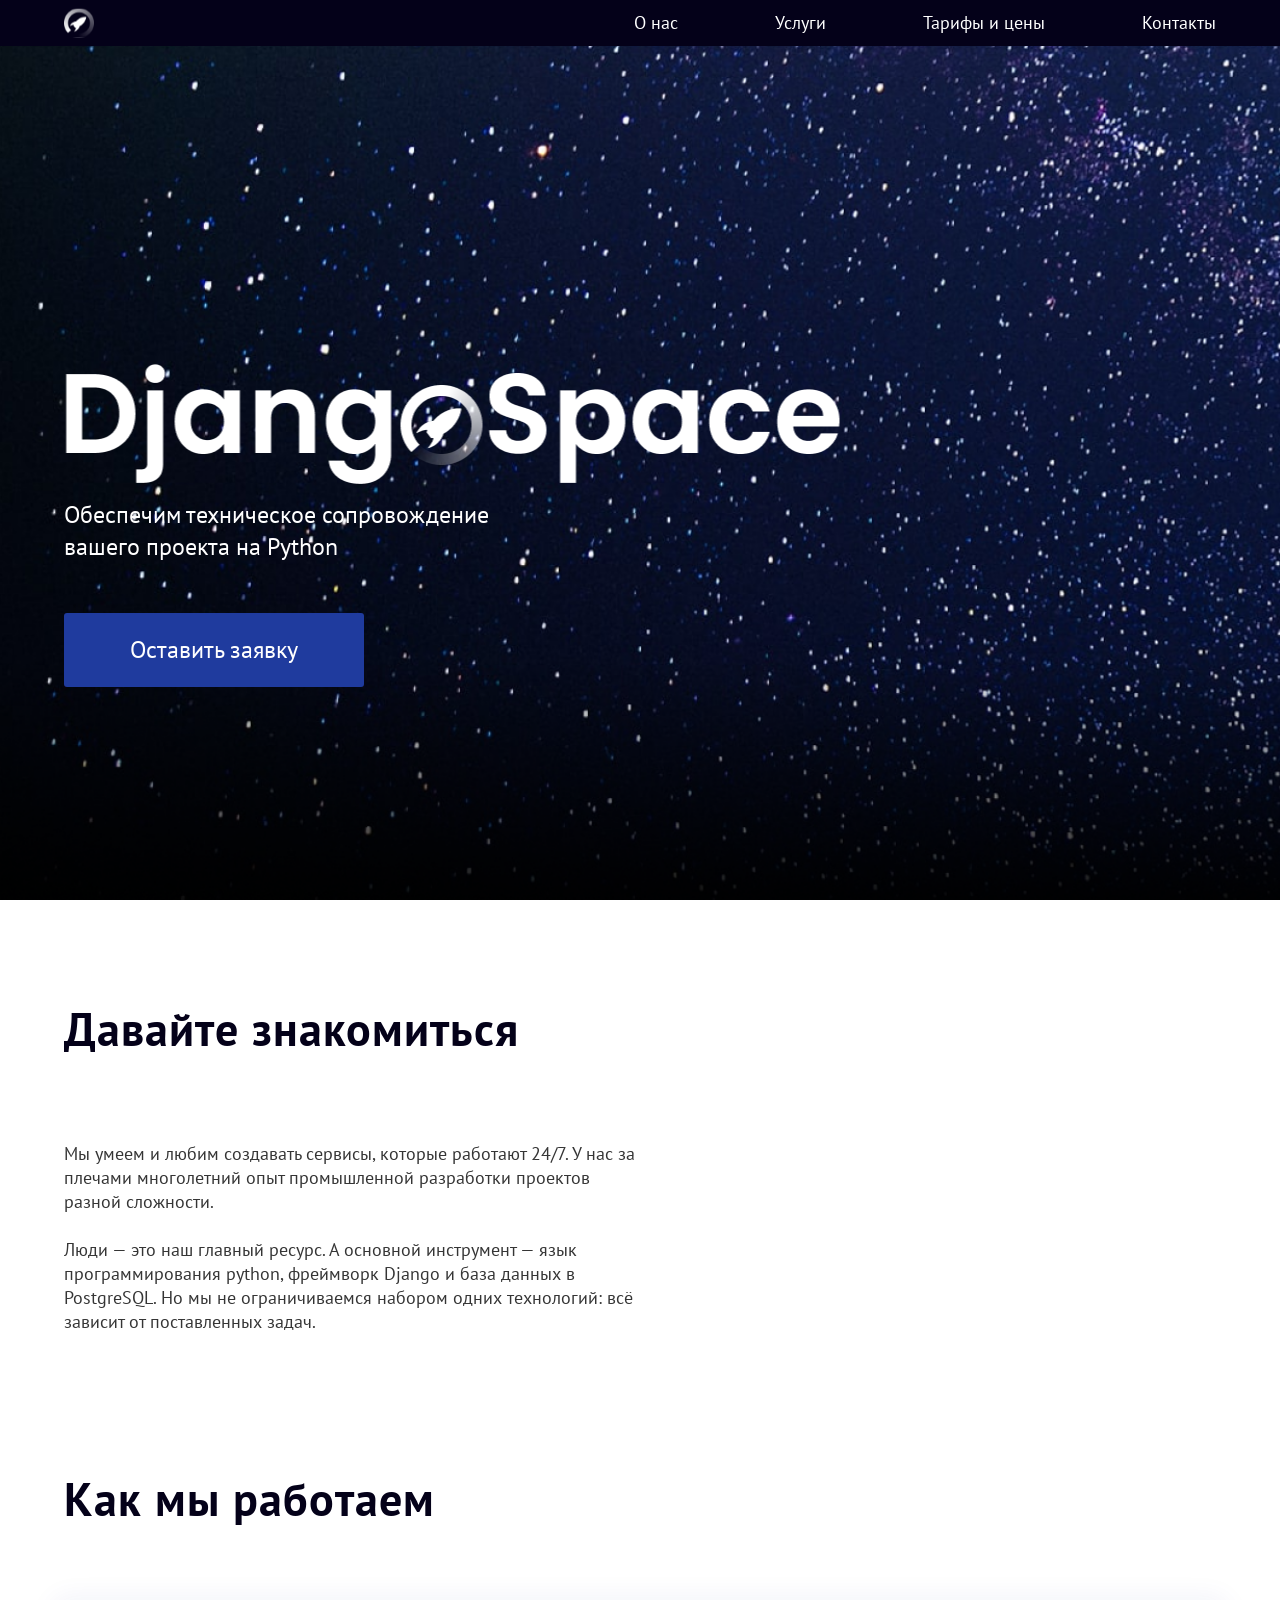
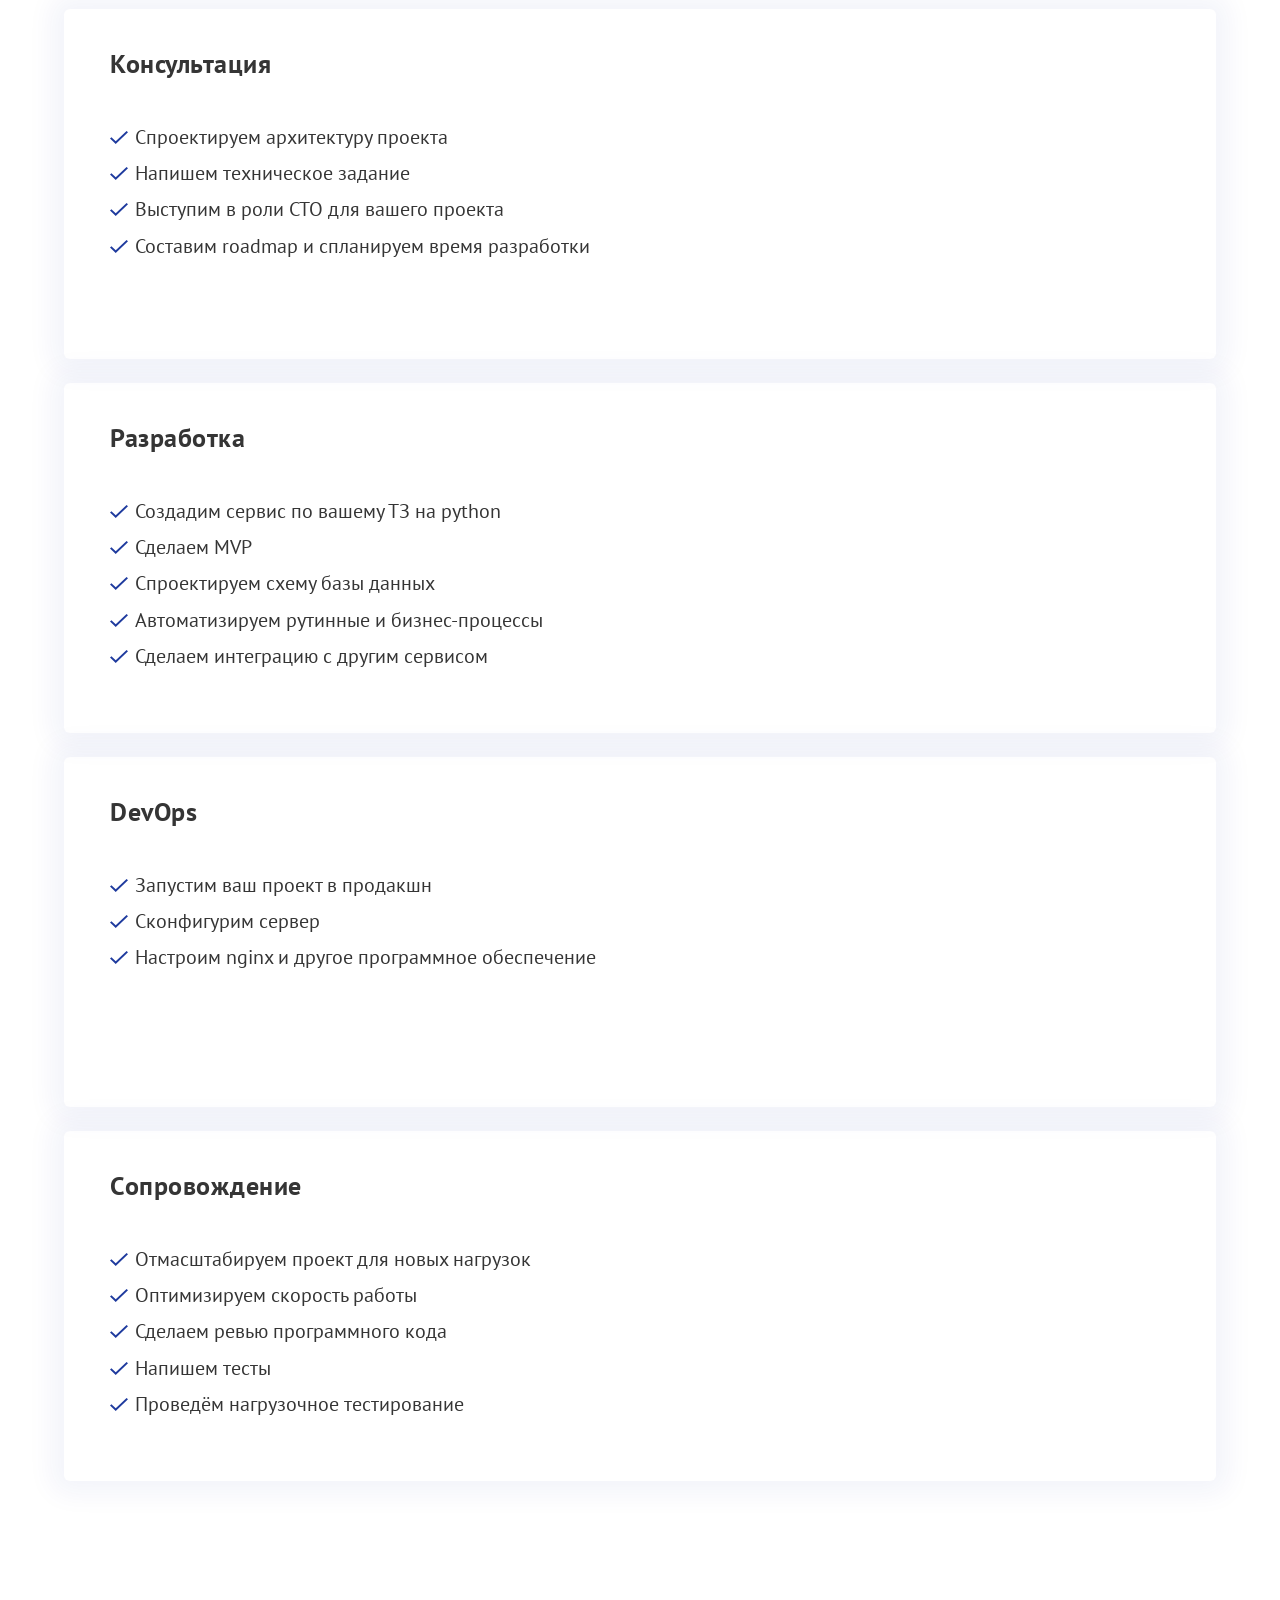
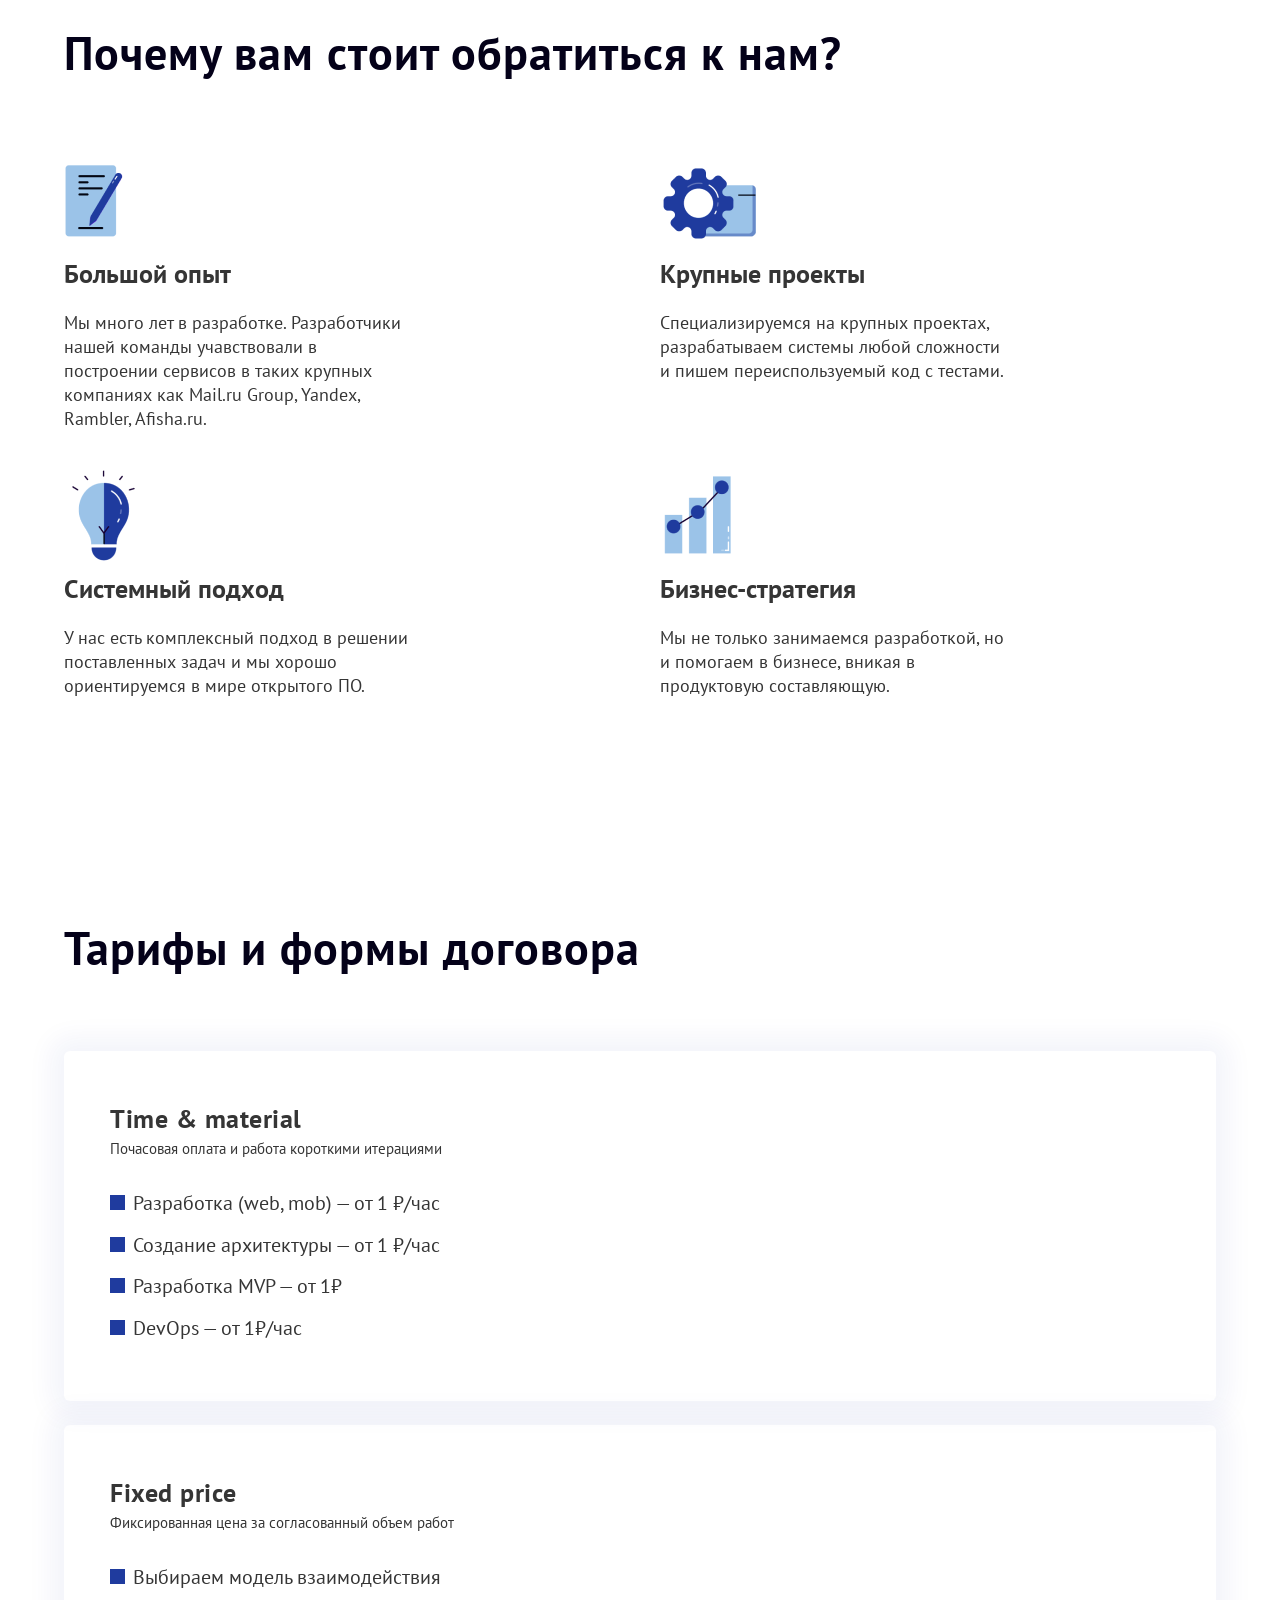
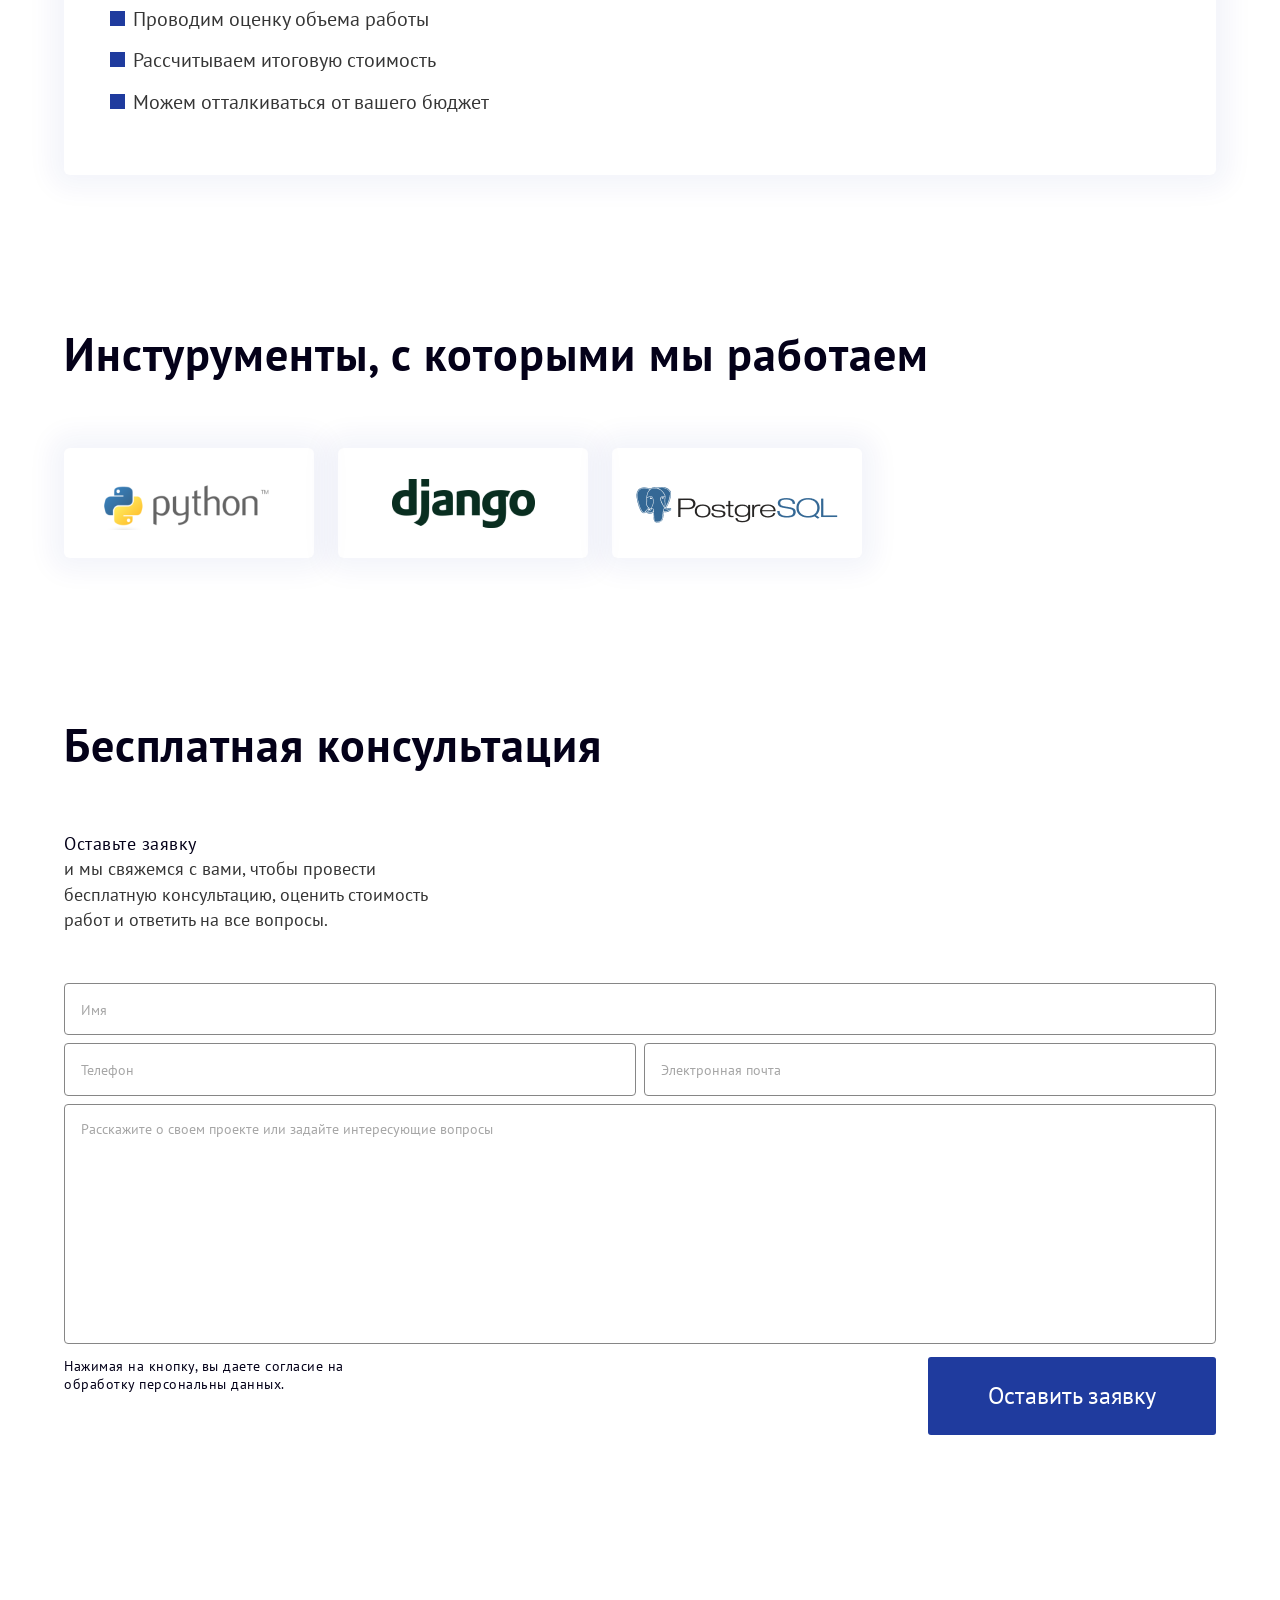
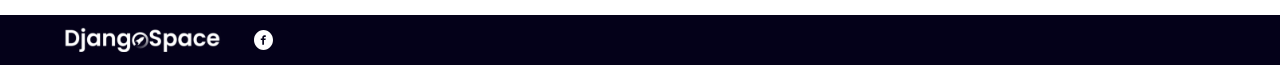
==== commit c0c63f0f: "fix" ====
--- a/index.html
+++ b/index.html
@@ -3,7 +3,7 @@
 <head>
   <meta charset="UTF-8">
   <meta name="viewport"
-        content="width=device-width, user-scalable=no, initial-scale=1.0, maximum-scale=1.0, minimum-scale=1.0">
+        content="width=device-width, initial-scale=1.0">
   <meta http-equiv="X-UA-Compatible" content="ie=edge">
   <title>Document</title>
   <link rel="stylesheet" href="css/main.css">
@@ -76,7 +76,7 @@
 
   <article class="welcome" id="a_welcome">
     <div class="welcome-container container">
-      <div class="welcome__title title">Давайте знакомиться</div>
+      <h2 class="welcome__title title">Давайте знакомиться</h2>
       <div class="welcome__columns">
         <div class="welcome__columns-left">
           <p>
@@ -102,7 +102,7 @@
 
   <article class="how" id="a_how">
     <div class="how-container container">
-      <div class="how__title title">Как мы работаем</div>
+      <h2 class="how__title title">Как мы работаем</h2>
       <ul class="how__unit-list">
         <li class="how__unit-item">
           <div class="how__unit-wrap">
@@ -199,7 +199,7 @@
 
   <article class="tariffs" id="a_tariffs">
     <div class="tariffs-container container">
-      <div class="tariffs__title title">Тарифы и формы договора</div>
+      <h2 class="tariffs__title title">Тарифы и формы договора</h2>
       <ul class="tariffs__unit-list">
         <li class="tariffs__unit-item">
           <div class="tariffs__unit-wrap">
@@ -231,7 +231,7 @@
 
   <article class="tools">
     <div class="tools-container container">
-      <div class="tools__title title">Инстурументы, с которыми мы работаем</div>
+      <h2 class="tools__title title">Инстурументы, с которыми мы работаем</h2>
       <ul class="tools__list">
         <li class="tools__item">
           <img src="./img/svg/python.svg" alt="Описывающая картинка" class="tools__img">
@@ -248,24 +248,33 @@
 
   <article class="consultation" id="a_consultation">
     <div class="consultation-container container">
-      <div class="consultation__title title">Бесплатная консультация</div>
+      <h2 class="consultation__title title">Бесплатная консультация</h2>
       <div class="consultation__columns">
         <div class="consultation__left">
           <form action="#" class="form">
             <div class="form__row">
               <div class="form__wrap">
                 <input type="text" class="form__input _req _name" placeholder="Имя" name="name">
-                <div class="form__decorate"></div>
+                <div class="form__decorate">
+                  <span></span>
+                  <span></span>
+                </div>
               </div>
             </div>
             <div class="form__row">
               <div class="form__wrap">
                 <input type="text" class="form__input _req _tel" placeholder="Телефон" name="tel">
-                <div class="form__decorate"></div>
+                <div class="form__decorate">
+                  <span></span>
+                  <span></span>
+                </div>
               </div>
               <div class="form__wrap">
                 <input type="text" class="form__input _req _email" placeholder="Электронная почта" name="email">
-                <div class="form__decorate"></div>
+                <div class="form__decorate">
+                  <span></span>
+                  <span></span>
+                </div>
               </div>
             </div>
             <div class="form__row">
@@ -273,7 +282,10 @@
                 <textarea class="form__input _req _text form__input--textarea"
                           placeholder="Расскажите о своем проекте или задайте интересующие вопросы"
                           name="text"></textarea>
-                <div class="form__decorate"></div>
+                <div class="form__decorate">
+                  <span></span>
+                  <span></span>
+                </div>
               </div>
             </div>
             <div class="form__row">
@@ -323,7 +335,10 @@
         <button class="popup__btn btn" type="submit">Отправить</button>
       </div>
     </div>
-    <div class="popup__close"></div>
+    <div class="popup__close">
+      <span></span>
+      <span></span>
+    </div>
   </form>
 </div>
 
--- a/css/main.css
+++ b/css/main.css
@@ -376,6 +376,9 @@
     .container {
       max-width: 280px; } }
 
+input, textarea, select {
+  -webkit-appearance: none; }
+
 .title {
   font-style: normal;
   font-weight: bold;
@@ -420,8 +423,8 @@
       text-align: center; } }
   .btn:hover {
     background-color: #254CD4;
-    -webkit-box-shadow: 0 0 13px 5px rgba(109, 22, 223, 0.25);
-    box-shadow: 0 0 13px 5px rgba(109, 22, 223, 0.25); }
+    -webkit-box-shadow: 0 0 27px 13px rgba(0, 34, 155, 0.05);
+    box-shadow: 0 0 27px 13px rgba(0, 34, 155, 0.05); }
 
 .header {
   background-color: #040119;
@@ -1254,19 +1257,38 @@
         margin-left: 0;
         margin-top: 0.5rem; } }
 
-.form__decorate._error:after {
-  content: "\1F7AA";
+.form__decorate._error {
   position: absolute;
-  top: 50%;
-  right: 1.25rem;
-  font-size: 1.25rem;
-  color: #FF6666;
-  -webkit-transform: translateY(-50%);
-  -ms-transform: translateY(-50%);
-  transform: translateY(-50%); }
+  top: 1.125rem;
+  right: 1.125rem;
+  z-index: 20;
+  height: 1rem;
+  width: 1rem; }
+  @media screen and (max-width: 768px) {
+    .form__decorate._error {
+      top: 0.8125rem;
+      right: 0.625rem; } }
+  .form__decorate._error span {
+    width: 1rem;
+    height: 0.125rem;
+    display: block;
+    position: absolute;
+    top: 50%;
+    background-color: #FF6666; }
+    .form__decorate._error span:first-child {
+      -webkit-transform: rotate(45deg);
+      -ms-transform: rotate(45deg);
+      transform: rotate(45deg); }
+    .form__decorate._error span:last-child {
+      -webkit-transform: rotate(-45deg);
+      -ms-transform: rotate(-45deg);
+      transform: rotate(-45deg); }
 
 .form__input--textarea + .form__decorate._error:after {
   top: 1.875rem; }
+  @media screen and (max-width: 768px) {
+    .form__input--textarea + .form__decorate._error:after {
+      top: 1.25rem; } }
 
 .form__decorate._success:after {
   content: "L";
@@ -1394,15 +1416,32 @@
     .popup__svg {
       max-width: 15.625rem; } }
 
-.popup__close:after {
-  content: "\1F7AA";
+.popup__close {
+  z-index: 20;
   position: absolute;
-  z-index: 30;
-  top: 0.625rem;
-  right: 0.9375rem;
-  font-size: 1.875rem;
-  color: #FFF;
+  top: 5%;
+  right: 1.25rem;
+  height: 1.125rem;
+  width: 1.25rem;
   cursor: pointer; }
+  @media screen and (max-width: 480px) {
+    .popup__close {
+      top: 10%; } }
+  .popup__close span {
+    width: 1.25rem;
+    height: 0.1875rem;
+    display: block;
+    position: absolute;
+    top: 50%;
+    background-color: #FFF; }
+    .popup__close span:first-child {
+      -webkit-transform: rotate(45deg);
+      -ms-transform: rotate(45deg);
+      transform: rotate(45deg); }
+    .popup__close span:last-child {
+      -webkit-transform: rotate(-45deg);
+      -ms-transform: rotate(-45deg);
+      transform: rotate(-45deg); }
 
 .popup__title {
   color: #FFF;
@@ -1506,7 +1545,7 @@
   display: grid;
   place-items: center;
   height: 18px;
-  width: 25px;
+  width: 20px;
   cursor: pointer;
   overflow: hidden; }
   .hamburger__icon span {
@@ -1519,14 +1558,6 @@
     transition: all 0.5s ease-in-out;
     -ms-grid-column-align: end;
     justify-self: end; }
-  .hamburger__icon span:nth-child(1) {
-    width: 23px; }
-  .hamburger__icon span:nth-child(2) {
-    width: 15px; }
-  .hamburger__icon:hover span:nth-child(1) {
-    width: 20px; }
-  .hamburger__icon:hover span:nth-child(2) {
-    width: 20px; }
 
 .hamburger__icon._active + .hamburger__navigation {
   display: -webkit-box;
